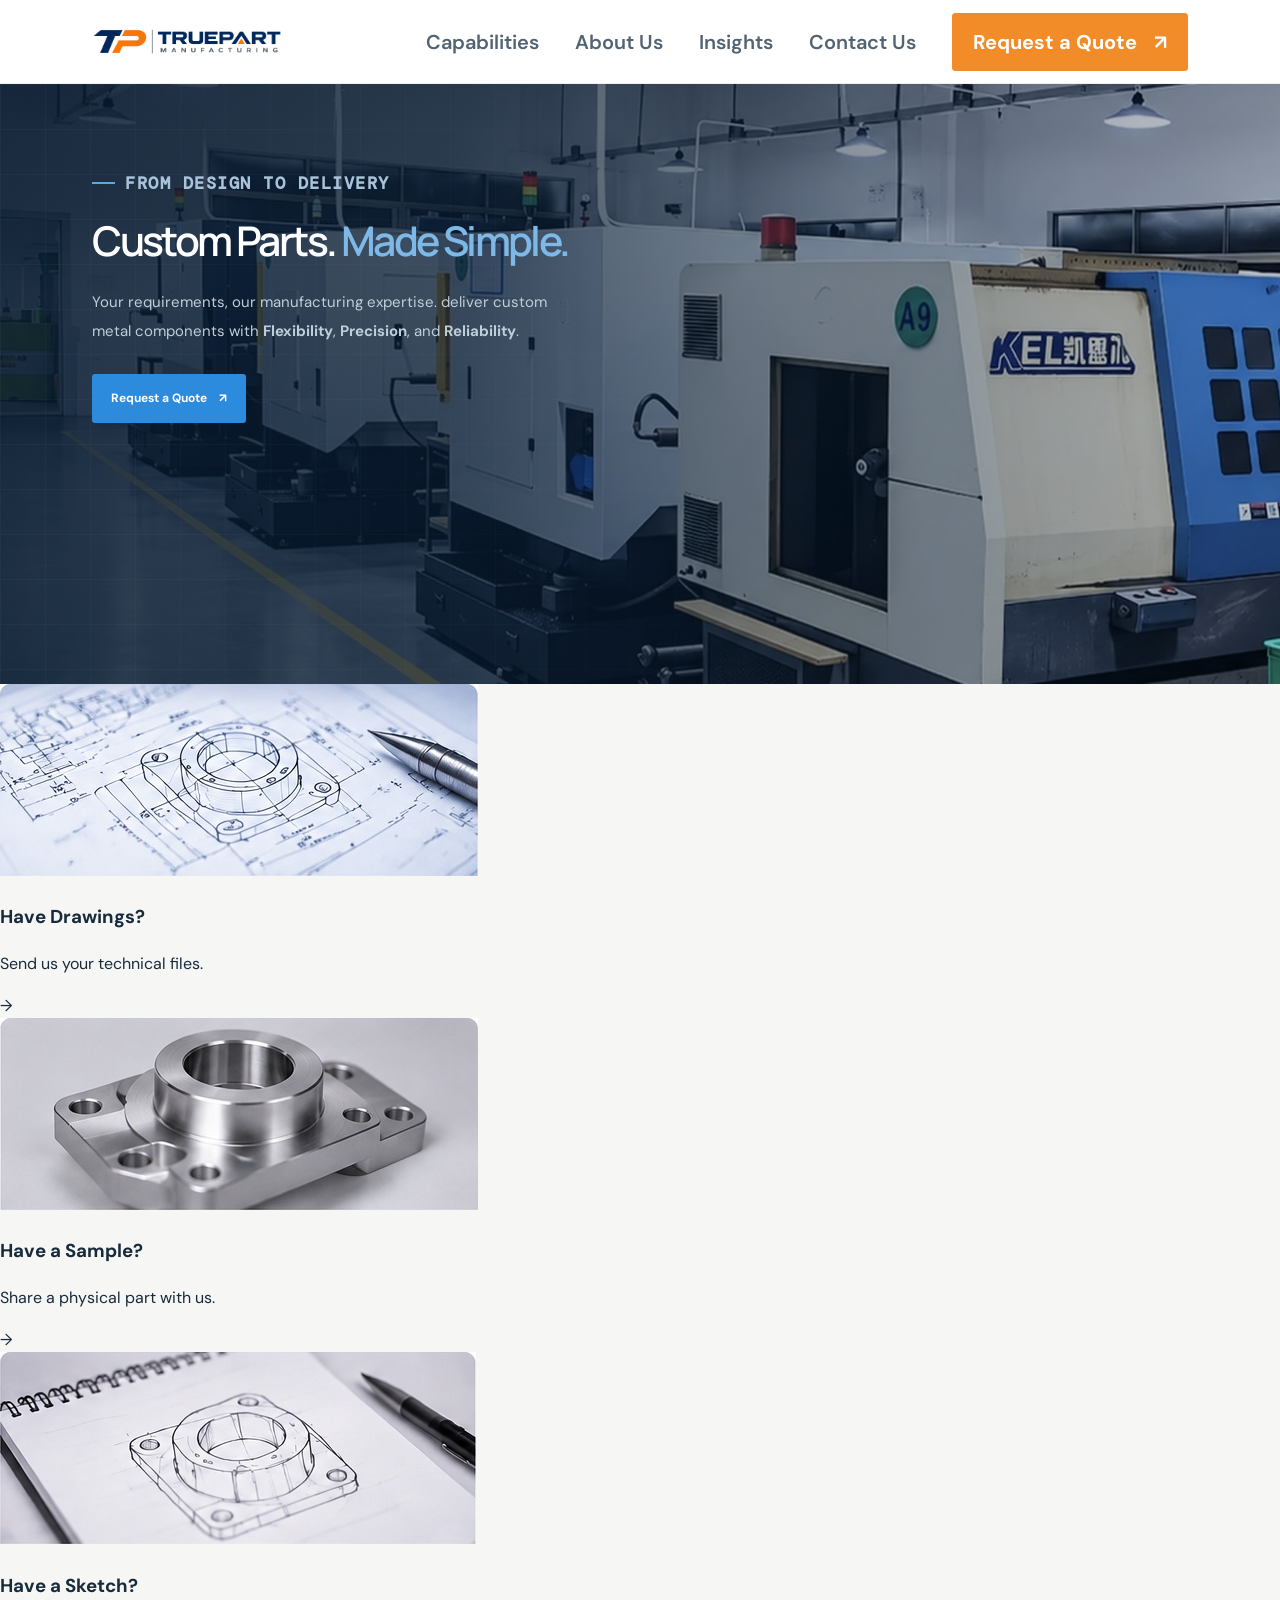
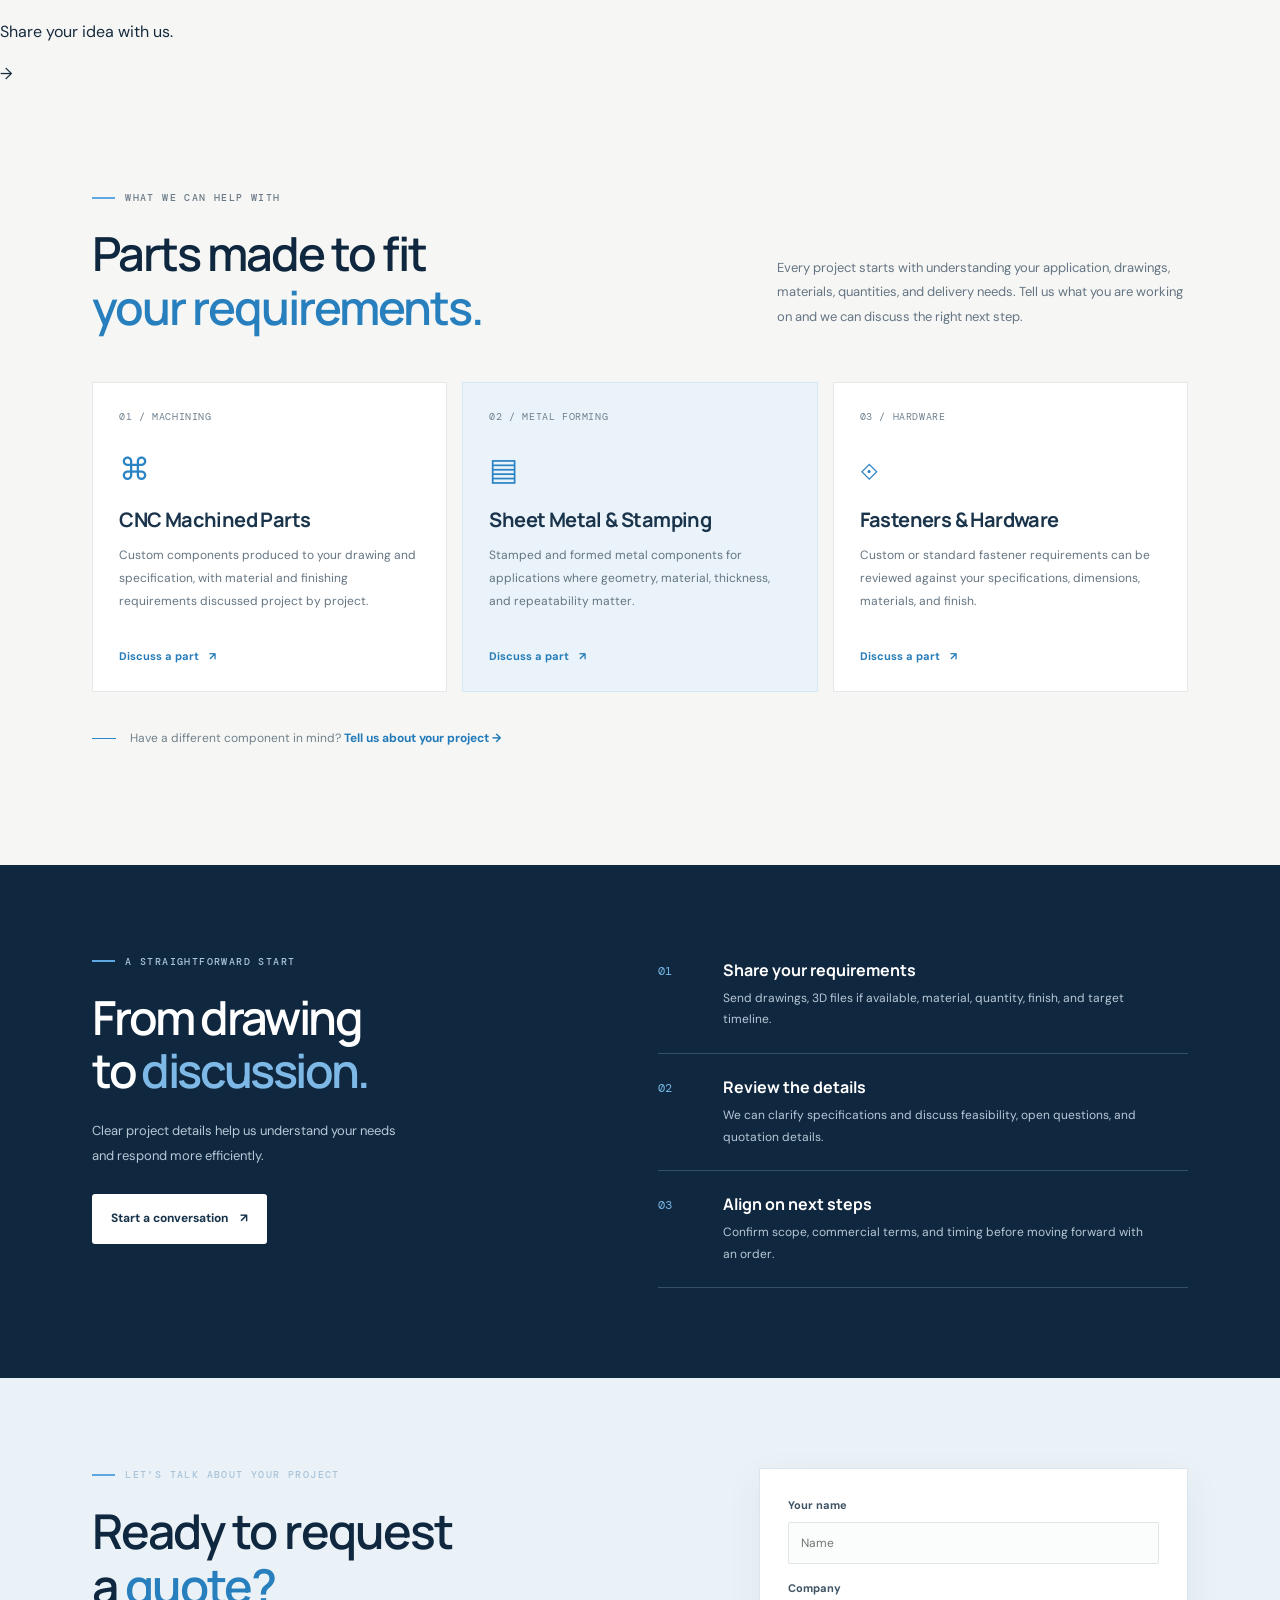
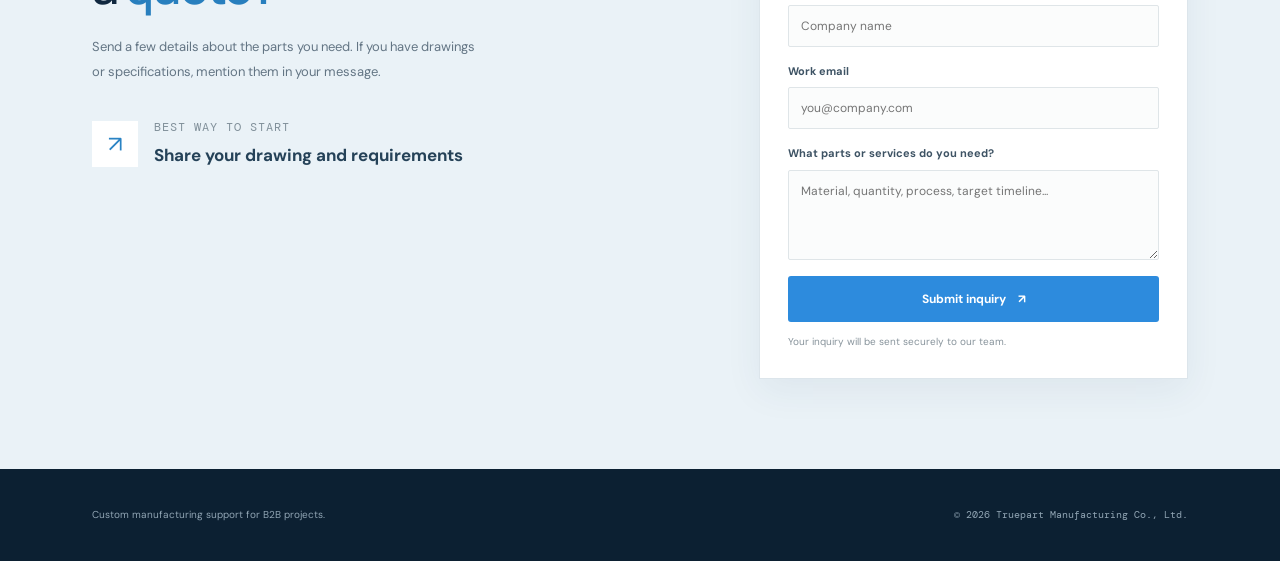
==== index.html @ 771b0b92 "Update index.html" ====
<!doctype html>
<html lang="en">
<head>
  <meta charset="utf-8">
  <meta name="viewport" content="width=device-width, initial-scale=1">
  <meta name="description" content="Truepart Manufacturing provides custom manufacturing support for CNC machined parts, sheet metal stamping, and fasteners. Send us your drawings for a quote.">
  <title>Truepart Manufacturing Co., Ltd. | Custom Manufacturing</title>
  <link rel="stylesheet" href="styles.css">
  <link rel="icon" href="/favicon.ico" sizes="any">
<link rel="icon" type="image/png" sizes="32x32" href="/favicon-32x32.png">
<link rel="apple-touch-icon" href="/apple-touch-icon.png">
</head>
<body>
  <header class="site-header">
    <a class="brand" href="#home" aria-label="Truepart Manufacturing home">
      <img class="brand-logo" src="assets/truepart-logo.png" alt="Truepart Manufacturing">
    </a>
    <button class="menu-toggle" aria-label="Open navigation" aria-expanded="false">☰</button>
    <nav class="nav">
  <a href="cnc-machining.html">Capabilities</a >
  <a href="about.html">About Us</a>
  <a href="#insights">Insights</a >
  <a href="contact.html">Contact Us</a >
  <a class="nav-cta" href="#contact">Request a Quote <span>↗</span></a >
</nav>
  </header>

  <main>
    <section class="hero" id="home">
      <div class="hero-grid"></div>
      <div class="hero-content">

  <p class="eyebrow" style="font-size: 17px; font-weight: 600; letter-spacing: 1.5px;"><span></span> FROM DESIGN TO DELIVERY</p>

  <h1 style="font-size: clamp(36px, 3.2vw, 52px); white-space: nowrap;">Custom Parts. <em>Made Simple.</em></h1>

  <p class="hero-copy">
  <span class="hero-line">
    Your requirements, our manufacturing expertise.
  </span>
  <span class="hero-line">
    deliver custom metal components with
    <strong class="hero-highlight">Flexibility</strong>,
    <strong class="hero-highlight">Precision</strong>, and
    <strong class="hero-highlight">Reliability</strong>.
  </span>
</p>

  <div class="hero-actions">
    <a class="button button-primary" href="#contact">Request a Quote <span>↗</span></a>
    
  </div>

  
</div>



    </section>

    <section class="quote-entry-section">
  <a href="#contact" class="quote-entry-card">
    <img src="assets/drawings.jpg" alt="Technical engineering drawings">
    <div class="quote-entry-content">
      <div>
        <h3>Have Drawings?</h3>
        <p>Send us your technical files.</p>
      </div>
      <span class="quote-entry-arrow">→</span>
    </div>
  </a>

  <a href="#contact" class="quote-entry-card">
    <img src="assets/sample.jpg" alt="Precision machined metal sample">
    <div class="quote-entry-content">
      <div>
        <h3>Have a Sample?</h3>
        <p>Share a physical part with us.</p>
      </div>
      <span class="quote-entry-arrow">→</span>
    </div>
  </a>

  <a href="#contact" class="quote-entry-card">
    <img src="assets/sketch.jpg" alt="Hand-drawn mechanical component sketch">
    <div class="quote-entry-content">
      <div>
        <h3>Have a Sketch?</h3>
        <p>Share your idea with us.</p>
      </div>
      <span class="quote-entry-arrow">→</span>
    </div>
  </a>
</section>

    <section class="section capabilities" id="capabilities">
      <div class="section-heading">
        <div><p class="eyebrow dark"><span></span> WHAT WE CAN HELP WITH</p><h2>Parts made to fit<br><em>your requirements.</em></h2></div>
        <p class="section-intro">Every project starts with understanding your application, drawings, materials, quantities, and delivery needs. Tell us what you are working on and we can discuss the right next step.</p>
      </div>
      <div class="capability-grid">
        <article class="cap-card">
          <div class="cap-number">01 / MACHINING</div><div class="cap-icon">⌘</div>
          <h3>CNC Machined Parts</h3>
          <p>Custom components produced to your drawing and specification, with material and finishing requirements discussed project by project.</p>
          <a href="#contact">Discuss a part <span>↗</span></a>
        </article>
        <article class="cap-card featured">
          <div class="cap-number">02 / METAL FORMING</div><div class="cap-icon">▤</div>
          <h3>Sheet Metal & Stamping</h3>
          <p>Stamped and formed metal components for applications where geometry, material, thickness, and repeatability matter.</p>
          <a href="#contact">Discuss a part <span>↗</span></a>
        </article>
        <article class="cap-card">
          <div class="cap-number">03 / HARDWARE</div><div class="cap-icon">⟐</div>
          <h3>Fasteners & Hardware</h3>
          <p>Custom or standard fastener requirements can be reviewed against your specifications, dimensions, materials, and finish.</p>
          <a href="#contact">Discuss a part <span>↗</span></a>
        </article>
      </div>
      <div class="cap-footer"><span class="small-rule"></span><p>Have a different component in mind? <a href="#contact">Tell us about your project →</a></p></div>
    </section>

    <section class="process-section" id="process">
      <div class="process-inner">
        <div class="process-intro">
          <p class="eyebrow"><span></span> A STRAIGHTFORWARD START</p>
          <h2>From drawing<br>to <em>discussion.</em></h2>
          <p>Clear project details help us understand your needs and respond more efficiently.</p>
          <a class="button button-light" href="#contact">Start a conversation <span>↗</span></a>
        </div>
        <div class="steps">
          <article><span class="step-num">01</span><div><h3>Share your requirements</h3><p>Send drawings, 3D files if available, material, quantity, finish, and target timeline.</p></div></article>
          <article><span class="step-num">02</span><div><h3>Review the details</h3><p>We can clarify specifications and discuss feasibility, open questions, and quotation details.</p></div></article>
          <article><span class="step-num">03</span><div><h3>Align on next steps</h3><p>Confirm scope, commercial terms, and timing before moving forward with an order.</p></div></article>
        </div>
      </div>
    </section>

    

    <section class="contact-section" id="contact">
      <div class="contact-copy">
        <p class="eyebrow"><span></span> LET'S TALK ABOUT YOUR PROJECT</p>
        <h2>Ready to request<br>a <em>quote?</em></h2>
        <p>Send a few details about the parts you need. If you have drawings or specifications, mention them in your message.</p>
        <div class="contact-detail"><span class="contact-symbol">↗</span><div><small>BEST WAY TO START</small><strong>Share your drawing and requirements</strong></div></div>
      </div>
      <form class="quote-form" id="quoteForm">
        <label for="name">Your name</label><input id="name" name="name" required placeholder="Name">
        <label for="company">Company</label><input id="company" name="company" placeholder="Company name">
        <label for="email">Work email</label><input id="email" name="email" type="email" required placeholder="you@company.com">
        <label for="project">What parts or services do you need?</label><textarea id="project" name="project" rows="4" required placeholder="Material, quantity, process, target timeline..."></textarea>
        <button class="button button-primary form-button" type="submit">Submit inquiry <span>↗</span></button>
        <p class="form-note" id="formStatus" role="status" aria-live="polite">Your inquiry will be sent securely to our team.</p>
      </form>
    </section>
  </main>

  <footer class="site-footer">
   
    <p>Custom manufacturing support for B2B projects.</p>
    <span>© <span id="year"></span> Truepart Manufacturing Co., Ltd.</span>
  </footer>
  <script src="script.js"></script>
</body>
</html>
---- styles.css ----
@import url('https://fonts.googleapis.com/css2?family=DM+Mono:wght@400;500&family=DM+Sans:wght@400;500;600;700&family=Manrope:wght@400;500;600;700;800&display=swap');
:root{--navy:#10283f;--navy2:#193a58;--blue:#2378c4;--blue2:#dcecf8;--ink:#172b3d;--muted:#657482;--paper:#f6f7f5;--line:#dce2e6;--white:#fff;--mono:'DM Mono',monospace;--sans:'DM Sans',sans-serif;--display:'Manrope',sans-serif}
*{box-sizing:border-box}html{scroll-behavior:smooth}body{margin:0;font-family:var(--sans);color:var(--ink);background:var(--paper);line-height:1.6}a{color:inherit;text-decoration:none}.site-header{height:84px;padding:0 7.2%;display:flex;align-items:center;justify-content:space-between;background:#fff;border-bottom:1px solid #edf0f1;position:relative;z-index:5}.brand{display:flex;align-items:center;gap:11px}.brand-mark{width:37px;height:37px;background:var(--blue);color:#fff;display:grid;place-items:center;font:800 24px var(--display);border-radius:3px;transform:skew(-5deg)}.brand-name{font:800 15px var(--display);letter-spacing:1.8px;line-height:1.1}.brand-name small{display:block;font:500 9px var(--mono);letter-spacing:2.4px;margin-top:5px;color:#6a7c8a}.nav{display:flex;align-items:center;gap:36px;font-size:20px;font-weight:600}.nav>a:not(.nav-cta){color:#526373}.nav>a:hover,.text-link:hover{color:var(--blue)}.nav-cta{
  padding:12px 20px;
  background:#F28C28;
  border:1px solid #F28C28;
  border-radius:3px;
  color:#FFFFFF !important;
  font-weight:700;
  transition:background .25s ease,border-color .25s ease;
}

.nav-cta:hover{
  background:#D9771E;
  border-color:#D9771E;
  color:#FFFFFF !important;
}.nav-cta span,.button span{margin-left:12px}.menu-toggle{display:none}
.brand-logo {
  height: 60px;
  width: auto;
  max-width: 190px;
  object-fit: contain;
  display: block;
}
.hero{background:
  linear-gradient(
    90deg,
    rgba(8, 27, 48, 0.88) 0%,
    rgba(8, 27, 48, 0.76) 35%,
    rgba(8, 27, 48, 0.48) 65%,
    rgba(8, 27, 48, 0.25) 100%
  ),
  url("truepart-machinery-hero.webp") center center / cover no-repeat;color:white;min-height:600px;padding:88px 7.2% 76px;display:grid;grid-template-columns:1fr 1fr;gap:6%;position:relative;overflow:hidden}.hero-grid{position:absolute;inset:0;background-image:linear-gradient(rgba(160,194,220,.045) 1px,transparent 1px),linear-gradient(90deg,rgba(160,194,220,.045) 1px,transparent 1px);background-size:45px 45px;mask-image:linear-gradient(90deg,black,transparent 80%);pointer-events:none}.hero-content,.hero-visual{position:relative;z-index:1}.eyebrow{font:500 10px var(--mono);letter-spacing:1.4px;color:#a9c4da;display:flex;align-items:center;gap:10px;margin:0 0 23px}.eyebrow>span{width:23px;height:2px;background:#5da7e2;display:inline-block}.eyebrow.dark{color:#6c7b88}.hero h1,.section h2,.process-section h2,.about-section h2,.contact-section h2{font:600 clamp(38px,4.3vw,61px)/1.13 var(--display);letter-spacing:-2.6px;margin:0}.hero h1 em,.section h2 em,.process-section h2 em,.about-section h2 em,.contact-section h2 em{font-style:normal;color:#7eb8e7}.hero-copy{max-width:490px;color:#c0ced9;font-size:15px;line-height:1.9;margin:25px 0 29px}.hero-actions{display:flex;align-items:center;gap:27px}.button{display:inline-flex;align-items:center;justify-content:center;padding:15px 19px;font-size:12px;font-weight:700;border:0;border-radius:3px;cursor:pointer;transition:transform .2s,background .2s}.button:hover{transform:translateY(-2px)}.button-primary{background:#2d8bdd;color:white}.button-primary:hover{background:#1675c6}.text-link{font-size:12px;font-weight:600;color:#d5e4ef}.text-link span{margin-left:8px}.hero-note{margin-top:49px;display:flex;gap:13px;align-items:center;color:#9db3c5;font-size:11px;line-height:1.8}.hero-note strong{font-weight:600;color:#e6eef4}.note-icon{font-size:27px;color:#62a9e6}.hero-visual{display:flex;align-items:center;justify-content:center;min-width:0}.hero-photo{
  display:block;  
width:60%;  
max-width:850px;  
max-height:830px;  
height:auto;  
object-fit:contain;  
border-radius:4px;  
margin:auto;
}
}.blueprint{width:min(100%,490px);background:#1a3a57;border:1px solid #375771;padding:14px 16px 10px;box-shadow:18px 22px 0 rgba(5,18,30,.22);transform:rotate(1.3deg)}.bp-top,.bp-bottom{display:flex;justify-content:space-between;font:9px var(--mono);letter-spacing:1px;color:#9dbbd2}.blueprint svg{width:100%;display:block;margin:6px 0}.bp-bottom{padding-top:9px;border-top:1px solid #385671}.floating-tag{position:absolute;bottom:15%;right:-2%;background:#fff;color:#18334b;padding:13px 16px;box-shadow:0 12px 35px #07182744;font-size:11px;font-weight:700;display:flex;gap:9px;align-items:center}.tag-dot{width:8px;height:8px;background:#2b91e2;border-radius:50%}
.trust-strip{padding:23px 7.2%;display:flex;align-items:center;justify-content:space-between;gap:20px;background:#fff;border-bottom:1px solid var(--line);font-size:12px;color:#3f5364}.trust-strip>p{font:10px var(--mono);letter-spacing:1px;color:#82909a}.trust-strip div{display:flex;align-items:center;gap:11px}.trust-strip div span{font:10px var(--mono);color:#2582cc}
.section{padding:105px 7.2%}.section-heading{display:grid;grid-template-columns:1fr .7fr;gap:9%;align-items:end;margin-bottom:48px}.section h2,.about-section h2,.contact-section h2{font-size:47px;color:var(--navy);letter-spacing:-2px}.section h2 em,.about-section h2 em{color:#287fbe}.section-intro{font-size:13px;color:var(--muted);line-height:1.9;margin:0 0 4px;max-width:440px}.capability-grid{display:grid;grid-template-columns:repeat(3,1fr);gap:15px}.cap-card{background:#fff;padding:27px 26px 25px;border:1px solid #e4e8e9;min-height:310px;display:flex;flex-direction:column;transition:transform .2s,border .2s}.cap-card:hover{transform:translateY(-4px);border-color:#9fc8e5}.cap-card.featured{background:#eaf3f9;border-color:#d5e7f4}.cap-number{font:10px var(--mono);letter-spacing:.6px;color:#6e8190}.cap-icon{font-size:31px;color:#2a83c4;margin:22px 0 12px}.cap-card h3{font:700 20px var(--display);letter-spacing:-.6px;margin:0 0 11px;color:#1a344b}.cap-card p{font-size:12px;line-height:1.9;color:#647582;margin:0 0 24px}.cap-card a{margin-top:auto;font-size:11px;font-weight:700;color:#267db9}.cap-card a span{margin-left:7px}.cap-footer{display:flex;align-items:center;gap:14px;margin-top:25px}.small-rule{width:24px;height:1px;background:#2b86c7}.cap-footer p{font-size:12px;color:#71808b}.cap-footer a{color:#237ab9;font-weight:700}
.process-section{background:var(--navy);color:white;padding:90px 7.2%}.process-inner{display:grid;grid-template-columns:.8fr 1fr;gap:13%;max-width:1200px;margin:auto}.process-section h2{font-size:47px}.process-intro>p:not(.eyebrow){font-size:13px;color:#b7c8d6;line-height:1.9;max-width:320px;margin:22px 0 26px}.button-light{background:#fff;color:#17334b}.button-light:hover{background:#eaf4fb}.steps article{display:grid;grid-template-columns:47px 1fr;gap:18px;padding:22px 0;border-bottom:1px solid #34516a}.steps article:first-child{padding-top:4px}.step-num{font:12px var(--mono);color:#77b7e8;padding-top:4px}.steps h3{font:700 16px var(--display);margin:0 0 7px}.steps p{font-size:12px;line-height:1.8;color:#b7c8d6;margin:0;max-width:430px}
.about-section{padding:100px 7.2%;display:grid;grid-template-columns:.7fr 1.3fr;gap:12%;align-items:center;background:#fff}.about-mark{font:800 clamp(100px,16vw,190px)/1 var(--display);letter-spacing:-16px;color:#e4edf3;position:relative}.about-mark span{color:#7eb8e7}.about-copy h2{font-size:42px}.about-copy>p:not(.eyebrow){font-size:13px;line-height:1.95;color:#657582;max-width:640px}.about-copy .muted{color:#8a969e!important;font-size:12px!important}
.contact-section{background:#eaf2f7;padding:90px 7.2%;display:grid;grid-template-columns:1fr .8fr;gap:12%;align-items:start}.contact-section h2{font-size:48px}.contact-section h2 em{color:#287fbe}.contact-copy>p:not(.eyebrow){max-width:390px;color:#637584;font-size:13px;line-height:1.9;margin:22px 0 28px}
.contact-detail {
  display: flex;
  gap: 16px;
  align-items: center;
  margin-top: 35px;
}

.contact-symbol {
  width: 46px;
  height: 46px;
  background: #fff;
  color: #2a83c4;
  display: grid;
  place-items: center;
  font-size: 23px;
  flex-shrink: 0;
}

.contact-detail small {
  display: block;
  font: 12px var(--mono);
  letter-spacing: 1px;
  color: #81909a;
  margin-bottom: 7px;
}

.contact-detail strong {
  font-size: 17px;
  line-height: 1.6;
  color: #254258;
}

.contact-detail a {
  font-size: 17px;
  color: #254258;
  text-decoration: none;
}
.quote-form{background:#fff;padding:28px;border:1px solid #dce5eb;box-shadow:0 12px 35px #193a5810;display:flex;flex-direction:column}.quote-form label{font-size:11px;font-weight:700;color:#3e5364;margin:0 0 7px}.quote-form input,.quote-form textarea{width:100%;font:12px var(--sans);border:1px solid #dfe5e8;background:#fbfcfc;padding:12px;margin-bottom:16px;border-radius:2px;outline:none;color:#1c3447}.quote-form input:focus,.quote-form textarea:focus{border-color:#5aa4dc}.quote-form textarea{resize:vertical}.form-button{width:100%;font-family:var(--sans)}.form-note{font-size:10px;color:#87939b;line-height:1.6;margin:12px 0 0}
.site-footer{background:#0c2032;color:#c2d0da;padding:28px 7.2%;display:flex;align-items:center;justify-content:space-between;gap:20px}.footer-brand .brand-mark{width:31px;height:31px;font-size:20px}.footer-brand .brand-name{font-size:12px}.footer-brand .brand-name small{font-size:7px}.site-footer>p,.site-footer>span{font-size:10px;color:#91a5b4}.site-footer>span{font-family:var(--mono)}
@media(max-width:850px){
.site-header{padding:0 5%;height:72px}
.nav{gap:18px}
.hero,.section,.process-section,.about-section,.contact-section{padding-left:5%;padding-right:5%}
.hero{gap:4%;padding-top:65px}
.hero h1{font-size:clamp(28px,3.2vw,45px);white-space:nowrap;letter-spacing:-1.5px}
.section-heading{gap:5%}
.section h2{font-size:40px}
.cap-card{padding:22px 18px}
.trust-strip{padding:20px 5%}
.about-section{gap:7%}
.contact-section{gap:7%}
}

@media(max-width:650px){

.site-header{
    height:68px;
    padding:0 5%;
}

.nav{
    gap:12px;
    font-size:13px;
}

.hero{
    grid-template-columns:1fr;
    padding:55px 5%;
    gap:48px;
}

.hero h1{
    font-size:clamp(14px,5vw,28px);
    letter-spacing:-0.8px;
    white-space:nowrap;
    line-height:1.2;
}

.hero-copy{
    font-size:18px;
}

.hero-visual{
    max-width:470px;
    width:100%;
    margin:auto;
}

.floating-tag{
    right:0;
    bottom:8%;
}

.trust-strip{
    align-items:flex-start;
    flex-direction:column;
    gap:13px;
}

.trust-strip>p{
    margin:0 0 3px;
}

.section{
    padding-top:72px;
    padding-bottom:72px;
}

.section-heading{
    grid-template-columns:1fr;
    gap:22px;
    margin-bottom:30px;
}

.section h2,
.about-section h2,
.contact-section h2,
.process-section h2{
    font-size:39px;
}

.capability-grid{
    grid-template-columns:1fr;
}

.cap-card{
    min-height:0;
    padding:25px;
}

.cap-icon{
    margin:16px 0 9px;
}

.cap-card p{
    margin-bottom:20px;
}

.process-section{
    padding-top:68px;
    padding-bottom:68px;
}

.process-inner{
    grid-template-columns:1fr;
    gap:42px;
}

.about-section{
    grid-template-columns:1fr;
    gap:10px;
    padding-top:68px;
    padding-bottom:68px;
}

.about-mark{
    font-size:95px;
    letter-spacing:-8px;
}

.contact-section{
    grid-template-columns:1fr;
    gap:35px;
    padding-top:68px;
    padding-bottom:68px;
}

.quote-form{
    padding:24px;
}

.quote-form label{
    font-size:16px;
}

.quote-form input,
.quote-form textarea{
    font-size:16px;
}

.site-footer{
    padding:25px 5%;
    align-items:flex-start;
    flex-direction:column;
    gap:13px;
}

.site-footer>p{
    margin:0;
}

.brand-logo {
  height: 30px;
  width: auto;
  max-width: 120px;
  object-fit: contain;
  display: block;
}

@media (max-width: 650px) {
  .brand-logo {
    height: 40px;
    max-width: 190px;
  }
}
/* TRUEPART - Improved Inquiry Form Typography */

.quote-form label {
    font-size: 16px;
    font-weight: 600;
    margin-bottom: 9px;
}

.quote-form input,
.quote-form textarea {
    font-size: 16px;
    line-height: 1.5;
    padding: 14px 13px;
    margin-bottom: 19px;
}

.quote-form input::placeholder,
.quote-form textarea::placeholder {
    font-size: 15px;
    color: #8996a1;
}

.quote-form textarea {
    min-height: 120px;
}

.quote-form .form-button {
    font-size: 17px;
    font-weight: 700;
    padding: 15px 20px;
}

.quote-form .form-note {
    font-size: 12px;
    line-height: 1.7;
}

/* Mobile Optimization */
@media (max-width: 650px) {
    .quote-form {
        padding: 24px;
    }

    .quote-form label {
        font-size: 16px;
    }

    .quote-form input,
    .quote-form textarea {
        font-size: 16px;
    }
}
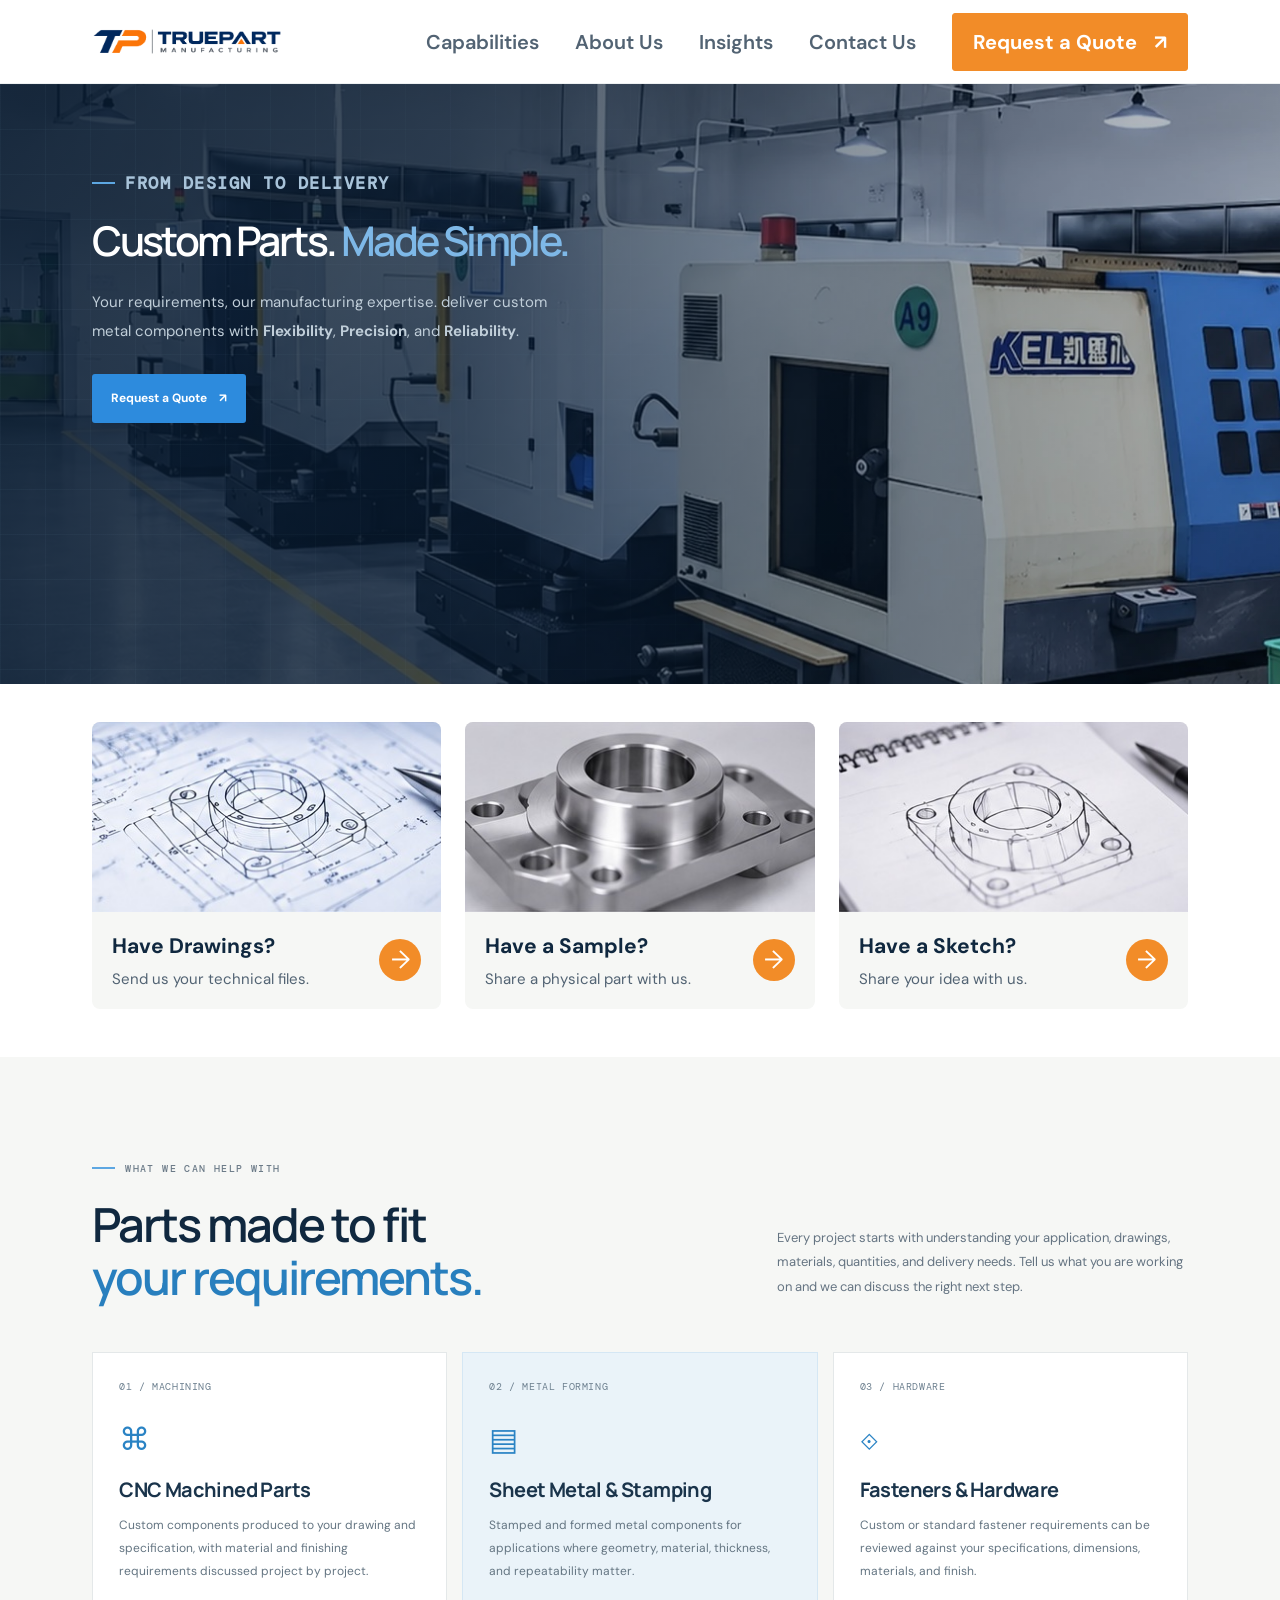
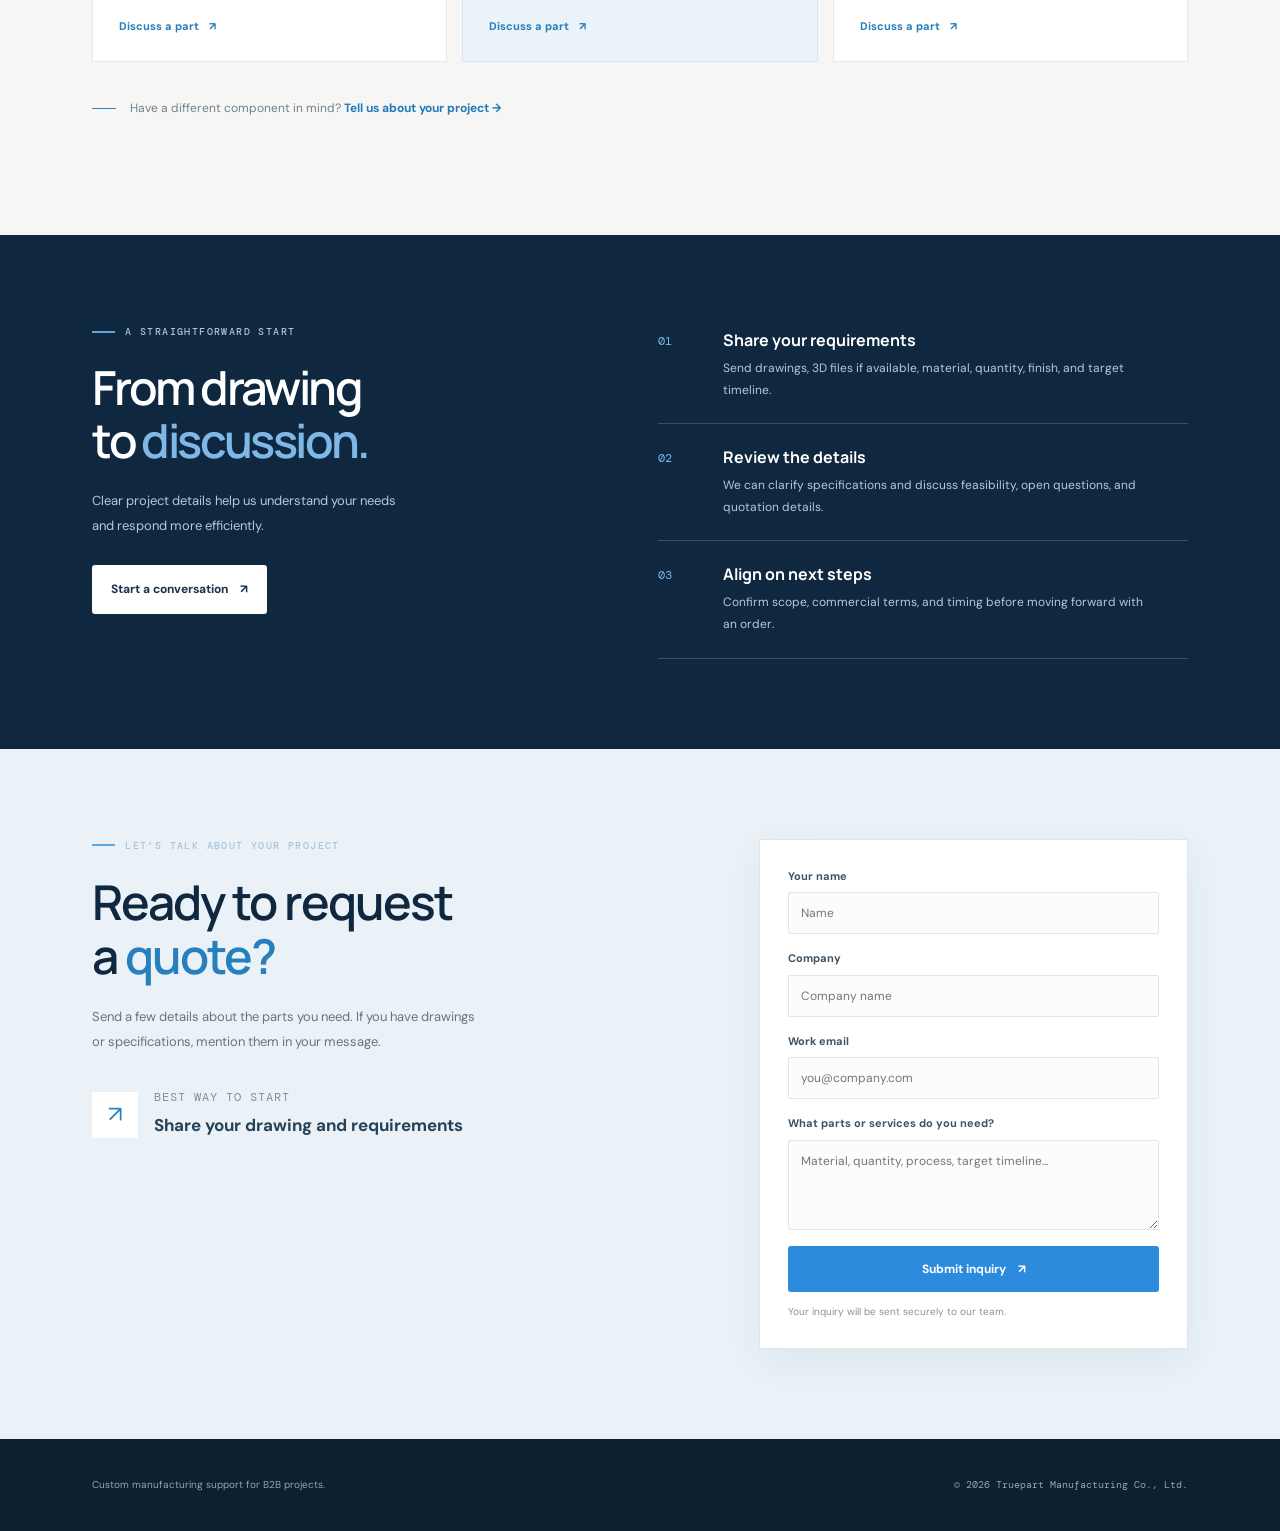
==== commit 14ae6fcc: "Update index.html" ====
--- a/index.html
+++ b/index.html
@@ -59,7 +59,7 @@
     </section>
 
     <section class="quote-entry-section">
-  <a href="#contact" class="quote-entry-card">
+  <a href="/contact" class="quote-entry-card">
     <img src="assets/drawings.jpg" alt="Technical engineering drawings">
     <div class="quote-entry-content">
       <div>
@@ -70,7 +70,7 @@
     </div>
   </a>
 
-  <a href="#contact" class="quote-entry-card">
+  <a href="/contact" class="quote-entry-card">
     <img src="assets/sample.jpg" alt="Precision machined metal sample">
     <div class="quote-entry-content">
       <div>
@@ -81,7 +81,7 @@
     </div>
   </a>
 
-  <a href="#contact" class="quote-entry-card">
+  <a href="/contact" class="quote-entry-card">
     <img src="assets/sketch.jpg" alt="Hand-drawn mechanical component sketch">
     <div class="quote-entry-content">
       <div>
--- a/styles.css
+++ b/styles.css
@@ -303,3 +303,84 @@
         font-size: 16px;
     }
 }
+}
+/* Homepage quote entry cards */
+.quote-entry-section {
+  display: grid;
+  grid-template-columns: repeat(3, minmax(0, 1fr));
+  gap: 24px;
+  padding: 38px 7.2% 48px;
+  background: #fff;
+}
+
+.quote-entry-card {
+  display: block;
+  overflow: hidden;
+  background: #f6f7f5;
+  border-radius: 8px;
+  color: #10283f;
+  transition: transform .25s ease, box-shadow .25s ease;
+}
+
+.quote-entry-card:hover {
+  transform: translateY(-4px);
+  box-shadow: 0 10px 28px rgba(16, 40, 63, .12);
+}
+
+.quote-entry-card img {
+  display: block;
+  width: 100%;
+  height: 190px;
+  object-fit: cover;
+}
+
+.quote-entry-content {
+  display: flex;
+  align-items: center;
+  justify-content: space-between;
+  gap: 12px;
+  padding: 18px 20px;
+}
+
+.quote-entry-content h3 {
+  margin: 0 0 3px;
+  font-size: 21px;
+  font-weight: 700;
+  color: #10283f;
+}
+
+.quote-entry-content p {
+  margin: 0;
+  font-size: 15px;
+  color: #526373;
+}
+
+.quote-entry-arrow {
+  flex-shrink: 0;
+  width: 42px;
+  height: 42px;
+  display: grid;
+  place-items: center;
+  border-radius: 50%;
+  background: #F28C28;
+  color: #fff;
+  font-size: 25px;
+  transition: background .25s ease;
+}
+
+.quote-entry-card:hover .quote-entry-arrow {
+  background: #D9771E;
+}
+
+/* Mobile layout */
+@media (max-width: 768px) {
+  .quote-entry-section {
+    grid-template-columns: 1fr;
+    gap: 18px;
+    padding: 28px 5%;
+  }
+
+  .quote-entry-card img {
+    height: 200px;
+  }
+}
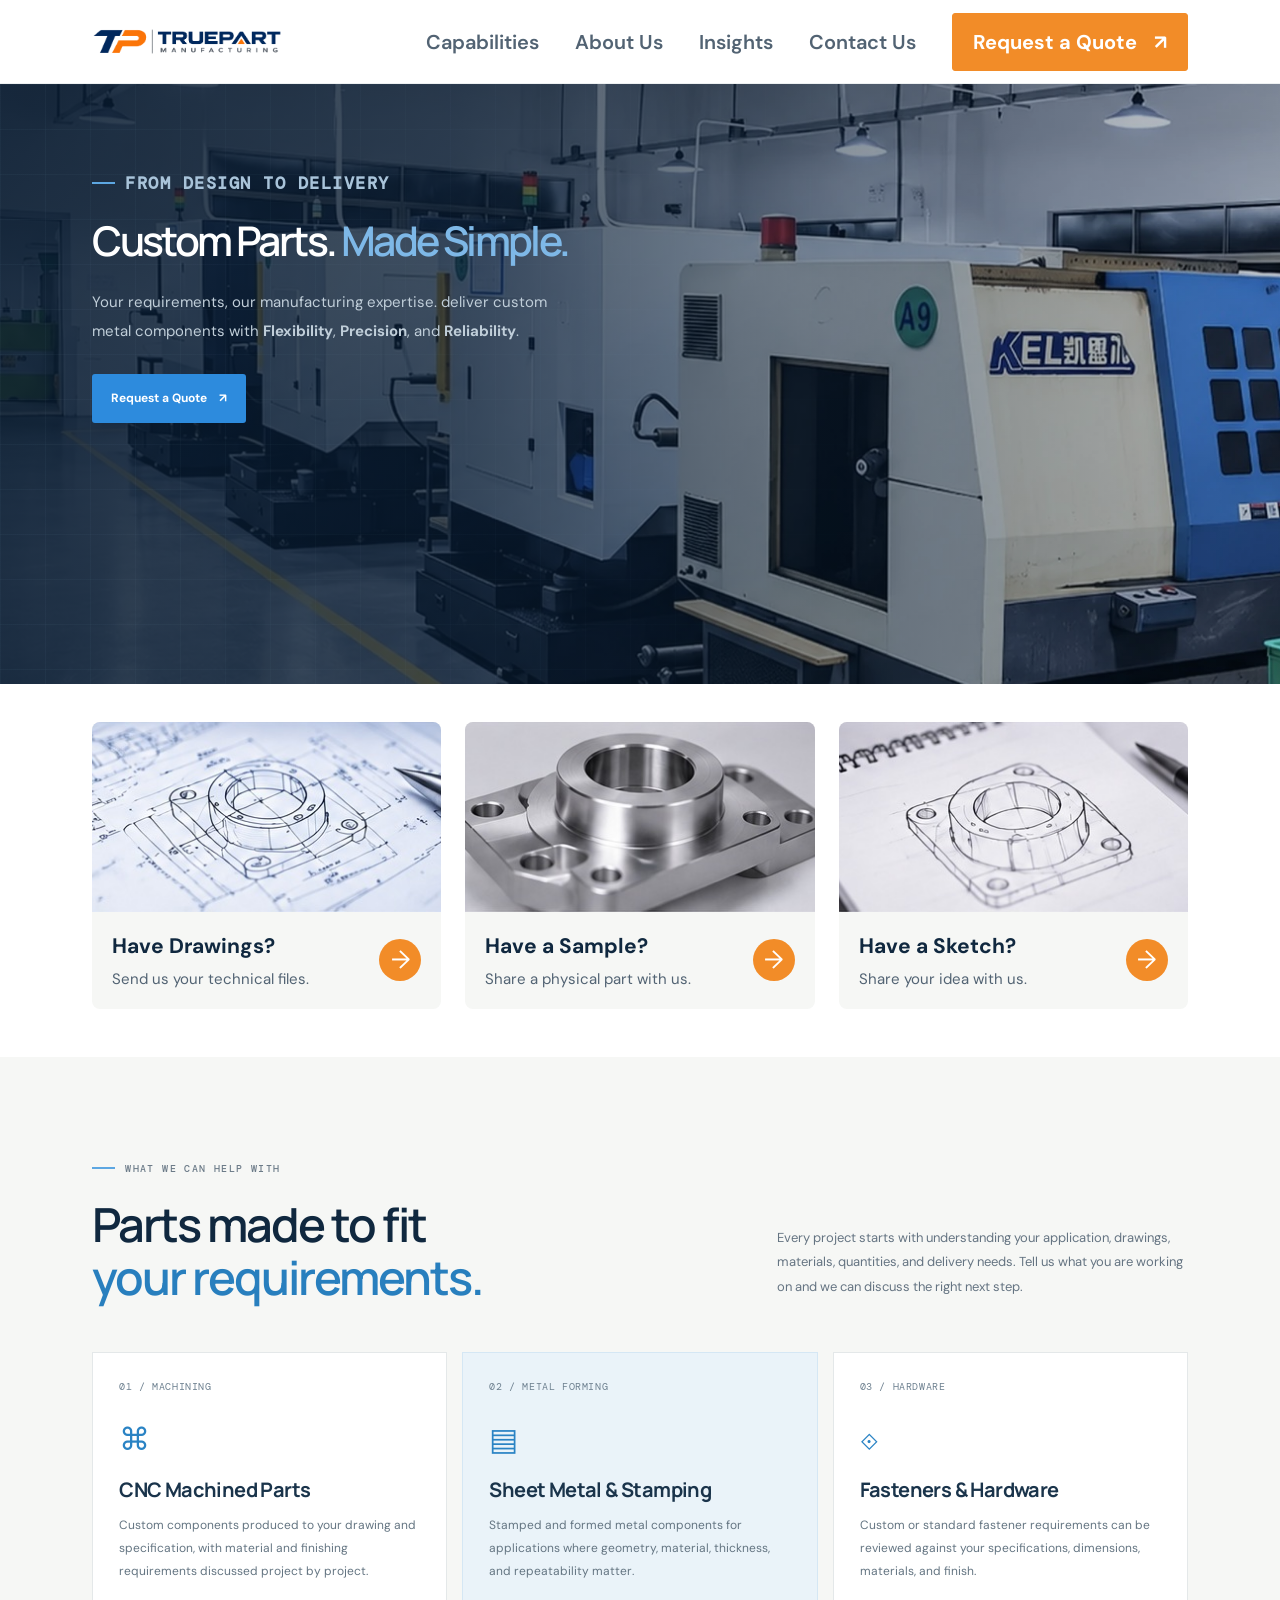
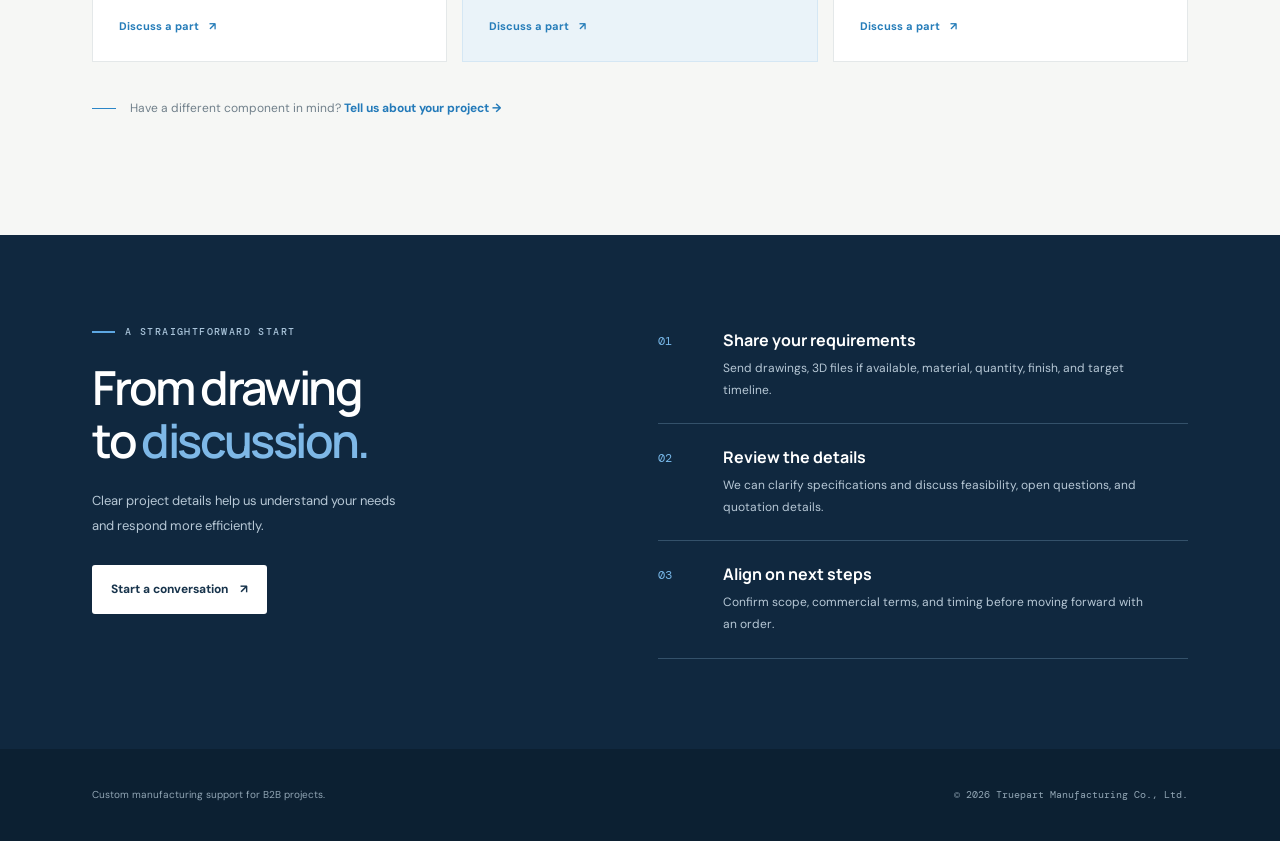
==== commit 6ff5c9d1: "Update index.html" ====
--- a/index.html
+++ b/index.html
@@ -139,22 +139,7 @@
 
     
 
-    <section class="contact-section" id="contact">
-      <div class="contact-copy">
-        <p class="eyebrow"><span></span> LET'S TALK ABOUT YOUR PROJECT</p>
-        <h2>Ready to request<br>a <em>quote?</em></h2>
-        <p>Send a few details about the parts you need. If you have drawings or specifications, mention them in your message.</p>
-        <div class="contact-detail"><span class="contact-symbol">↗</span><div><small>BEST WAY TO START</small><strong>Share your drawing and requirements</strong></div></div>
-      </div>
-      <form class="quote-form" id="quoteForm">
-        <label for="name">Your name</label><input id="name" name="name" required placeholder="Name">
-        <label for="company">Company</label><input id="company" name="company" placeholder="Company name">
-        <label for="email">Work email</label><input id="email" name="email" type="email" required placeholder="you@company.com">
-        <label for="project">What parts or services do you need?</label><textarea id="project" name="project" rows="4" required placeholder="Material, quantity, process, target timeline..."></textarea>
-        <button class="button button-primary form-button" type="submit">Submit inquiry <span>↗</span></button>
-        <p class="form-note" id="formStatus" role="status" aria-live="polite">Your inquiry will be sent securely to our team.</p>
-      </form>
-    </section>
+    
   </main>
 
   <footer class="site-footer">
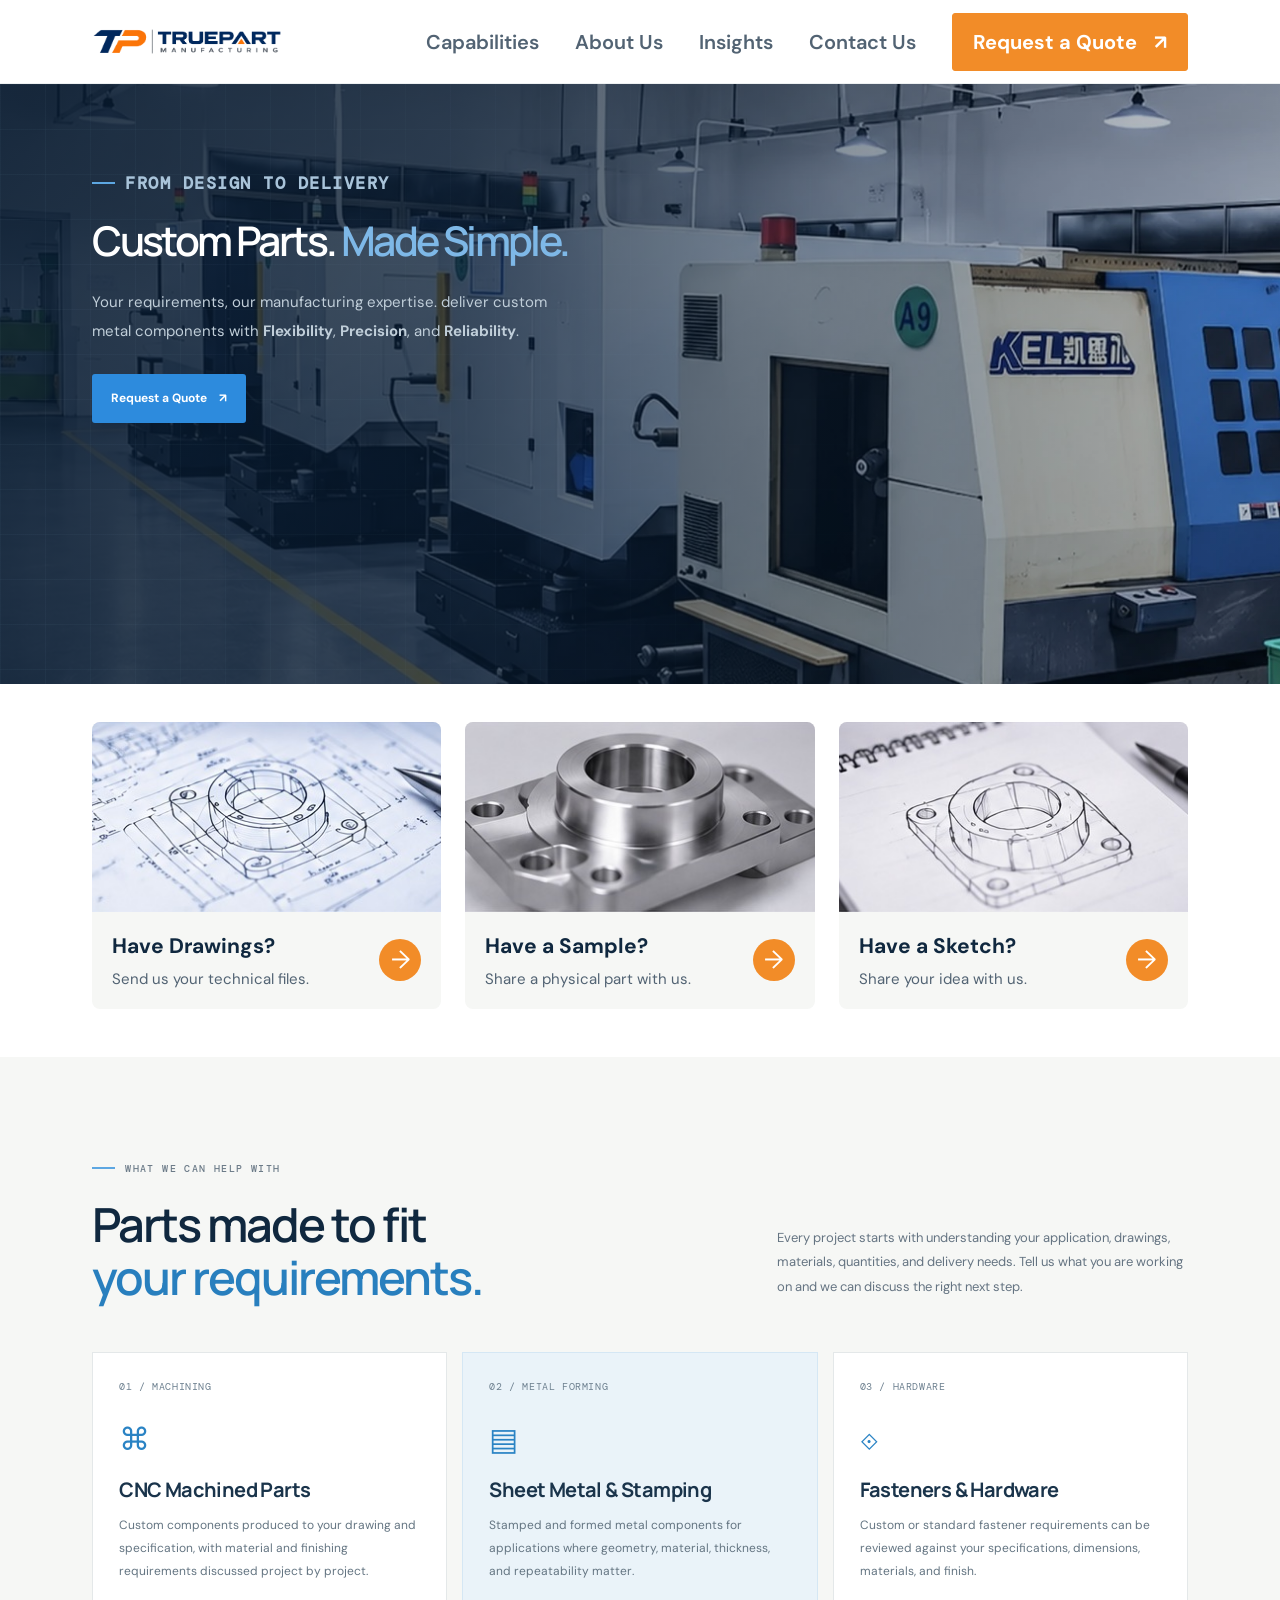
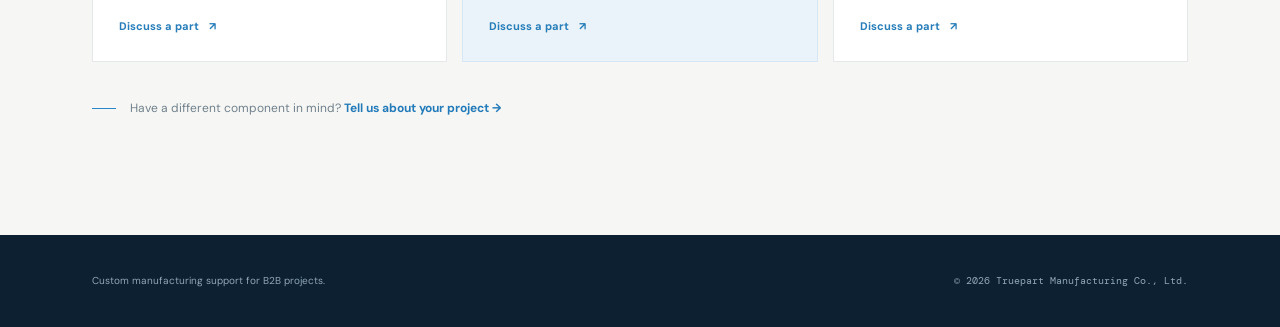
==== commit e83b2646: "Update index.html" ====
--- a/index.html
+++ b/index.html
@@ -121,21 +121,7 @@
       <div class="cap-footer"><span class="small-rule"></span><p>Have a different component in mind? <a href="#contact">Tell us about your project →</a></p></div>
     </section>
 
-    <section class="process-section" id="process">
-      <div class="process-inner">
-        <div class="process-intro">
-          <p class="eyebrow"><span></span> A STRAIGHTFORWARD START</p>
-          <h2>From drawing<br>to <em>discussion.</em></h2>
-          <p>Clear project details help us understand your needs and respond more efficiently.</p>
-          <a class="button button-light" href="#contact">Start a conversation <span>↗</span></a>
-        </div>
-        <div class="steps">
-          <article><span class="step-num">01</span><div><h3>Share your requirements</h3><p>Send drawings, 3D files if available, material, quantity, finish, and target timeline.</p></div></article>
-          <article><span class="step-num">02</span><div><h3>Review the details</h3><p>We can clarify specifications and discuss feasibility, open questions, and quotation details.</p></div></article>
-          <article><span class="step-num">03</span><div><h3>Align on next steps</h3><p>Confirm scope, commercial terms, and timing before moving forward with an order.</p></div></article>
-        </div>
-      </div>
-    </section>
+    
 
     
 
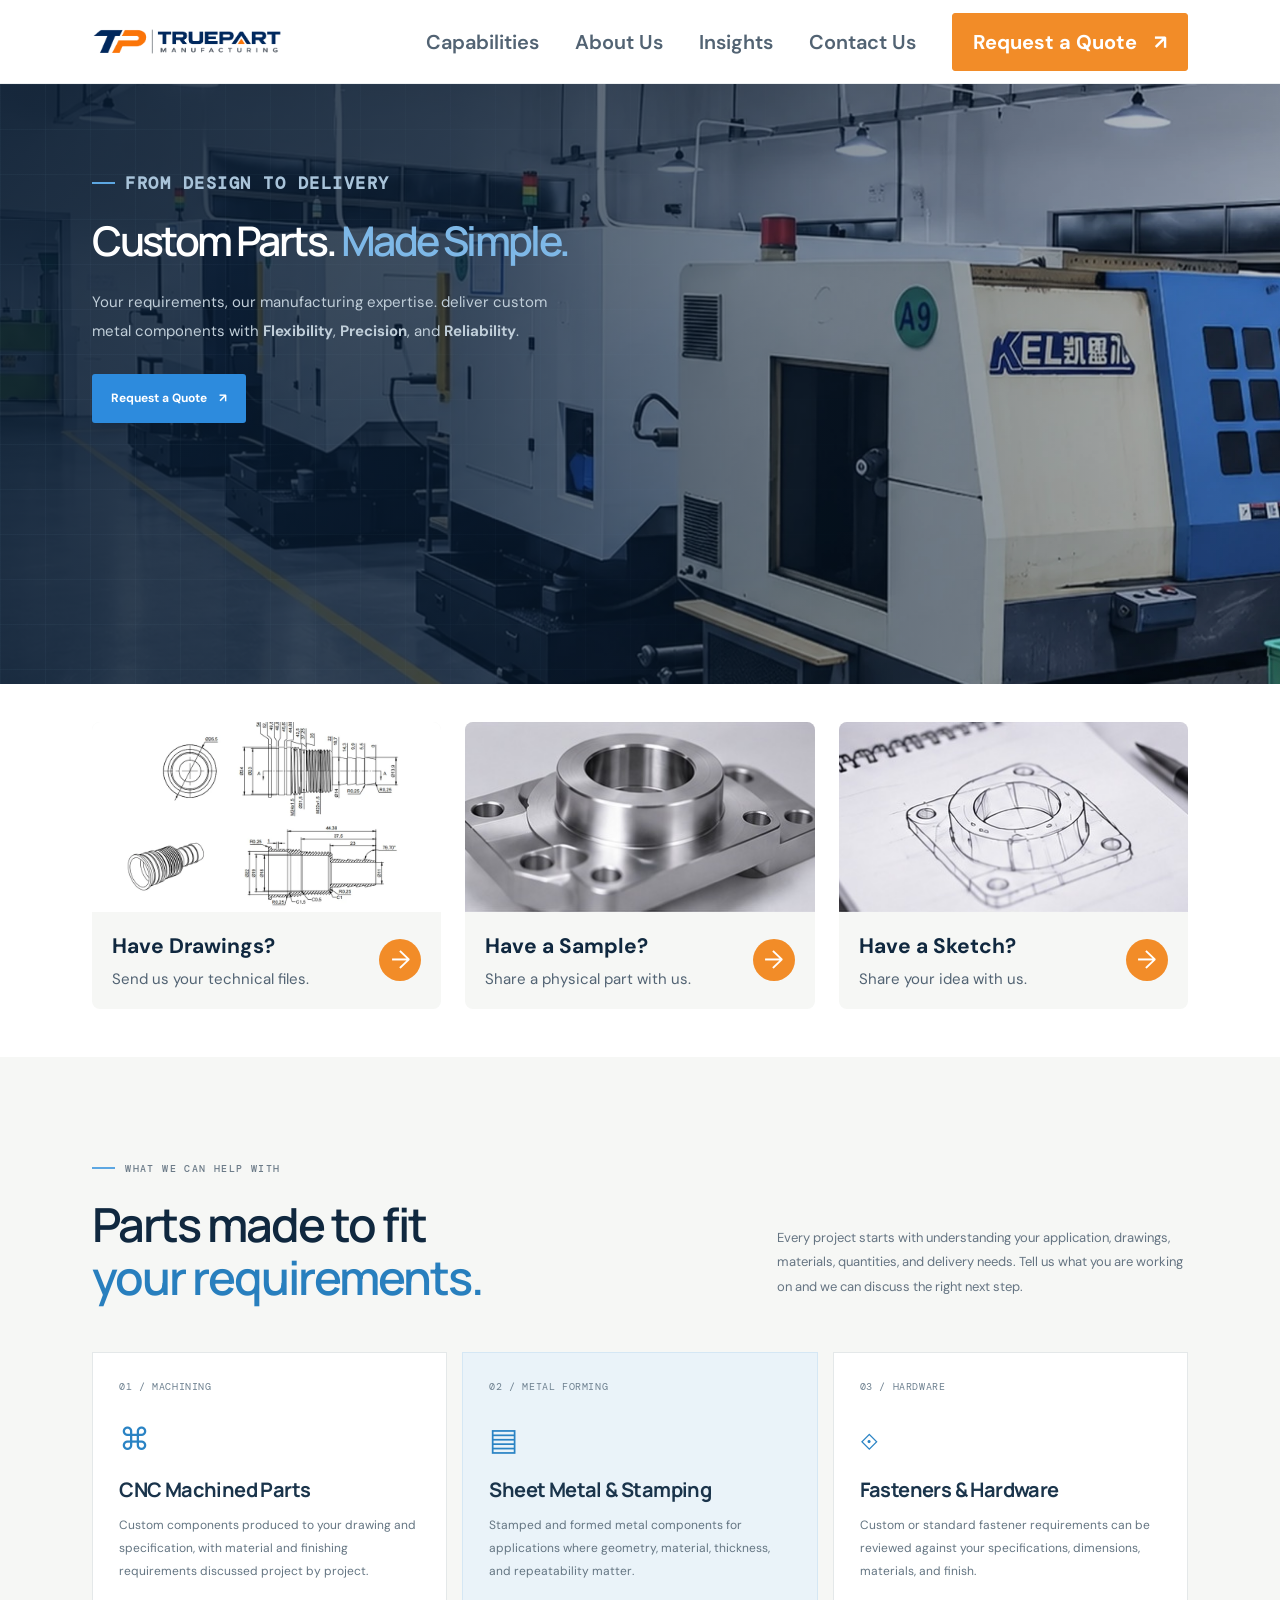
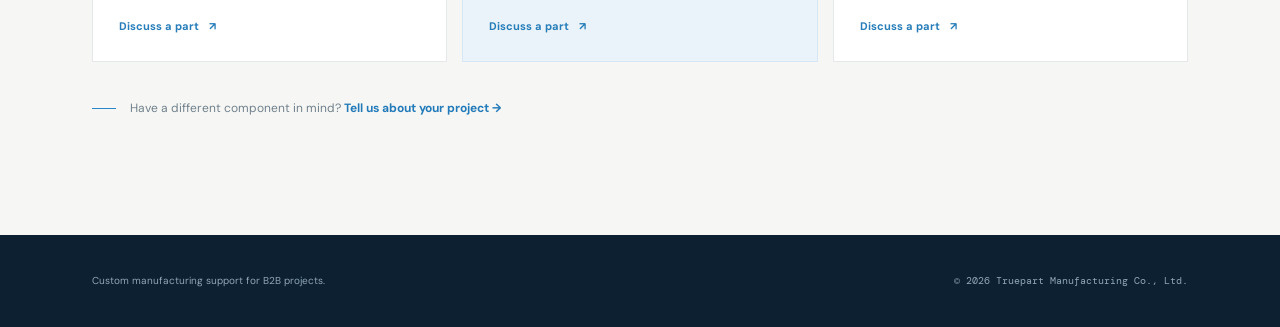
==== commit 0e1dfb45: "Update index.html" ====
--- a/index.html
+++ b/index.html
@@ -60,7 +60,7 @@
 
     <section class="quote-entry-section">
   <a href="/contact" class="quote-entry-card">
-    <img src="assets/drawings.jpg" alt="Technical engineering drawings">
+    <img src="assets/drawings.webp" alt="Technical engineering drawings">
     <div class="quote-entry-content">
       <div>
         <h3>Have Drawings?</h3>
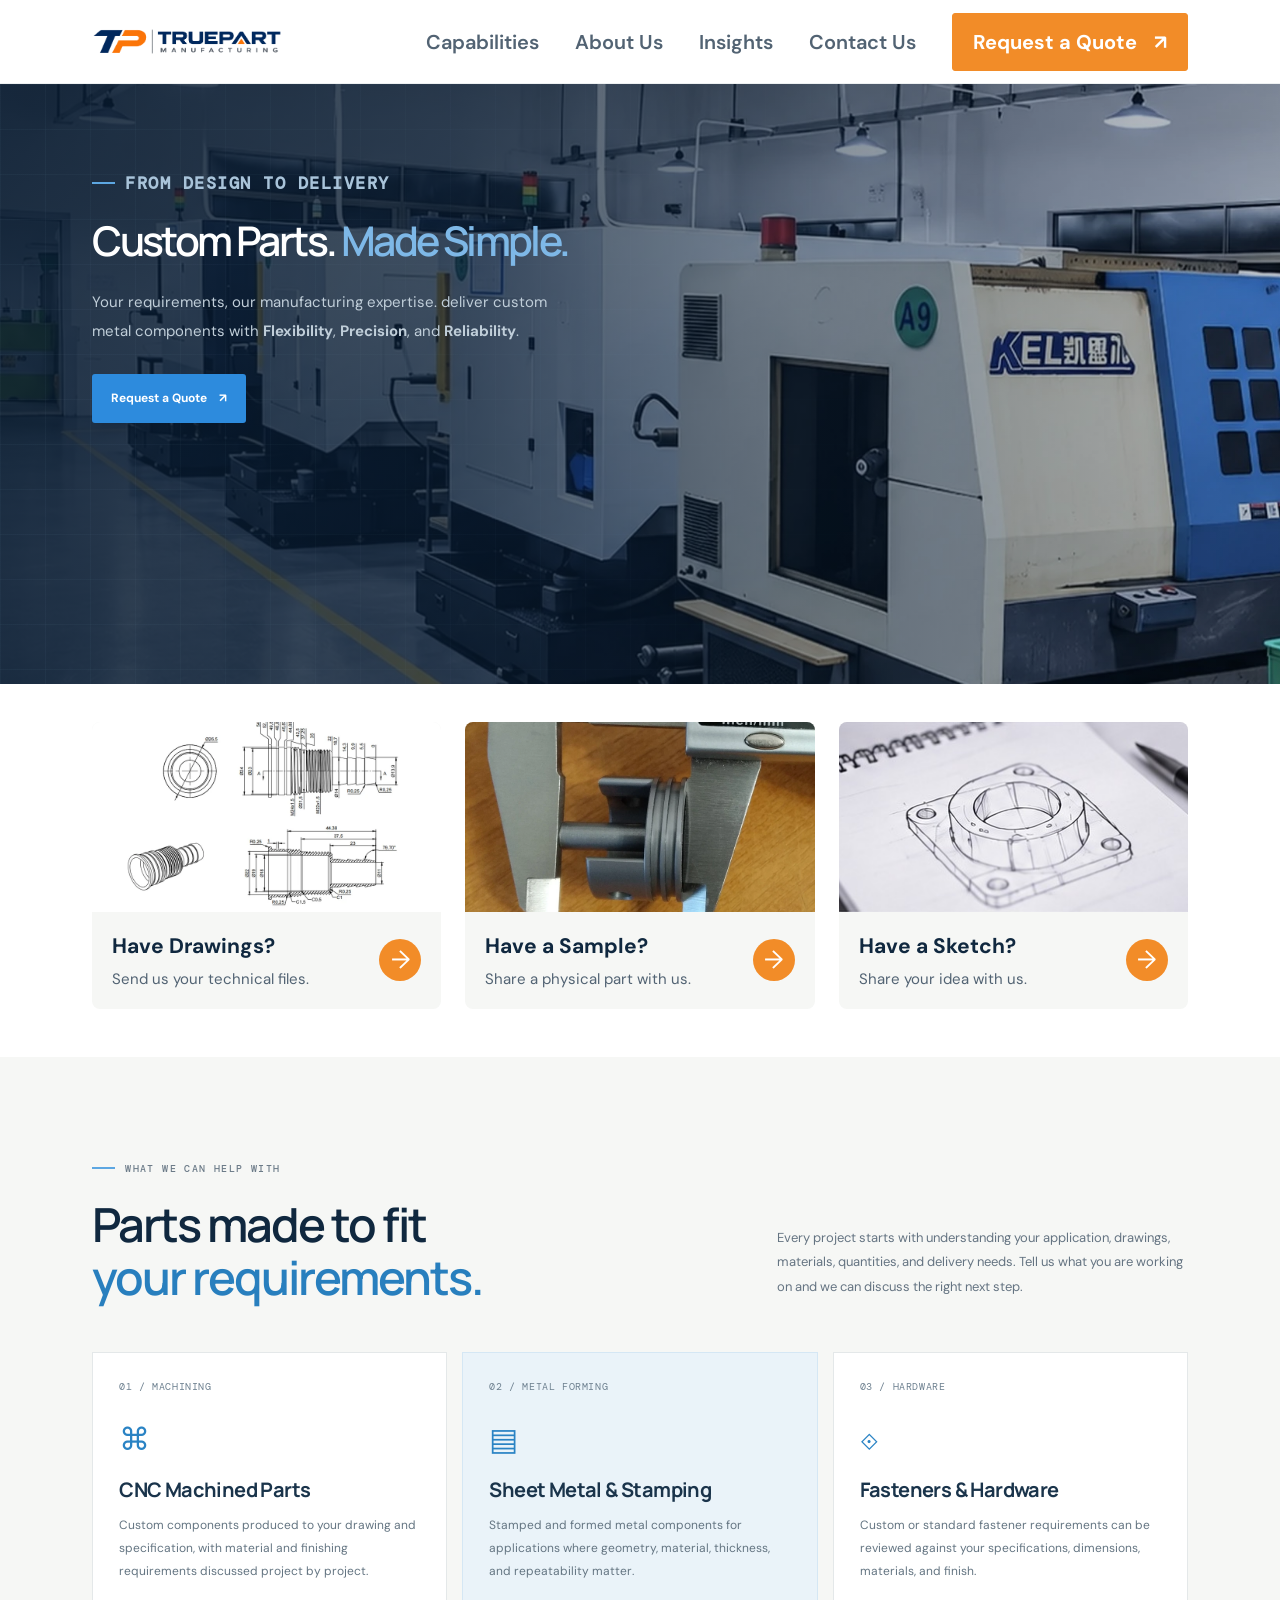
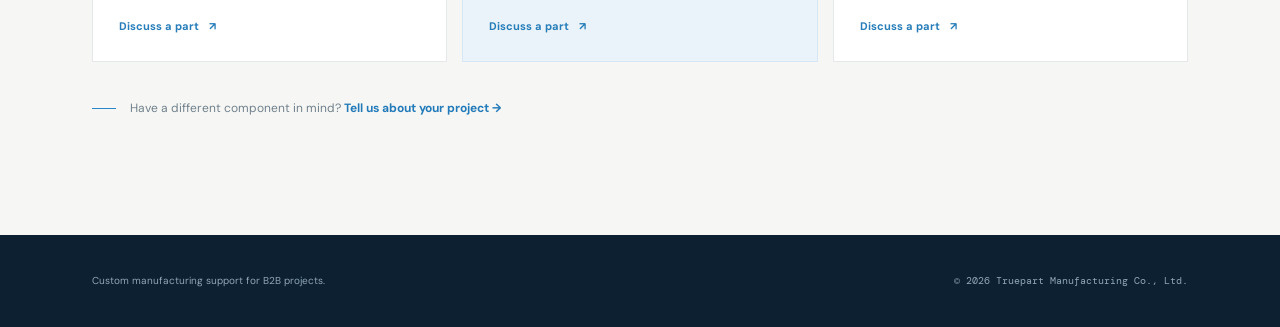
==== commit 30688b07: "Update index.html" ====
--- a/index.html
+++ b/index.html
@@ -71,7 +71,7 @@
   </a>
 
   <a href="/contact" class="quote-entry-card">
-    <img src="assets/sample.jpg" alt="Precision machined metal sample">
+    <img src="assets/sample-part.webp" alt="Custom machined metal component">
     <div class="quote-entry-content">
       <div>
         <h3>Have a Sample?</h3>
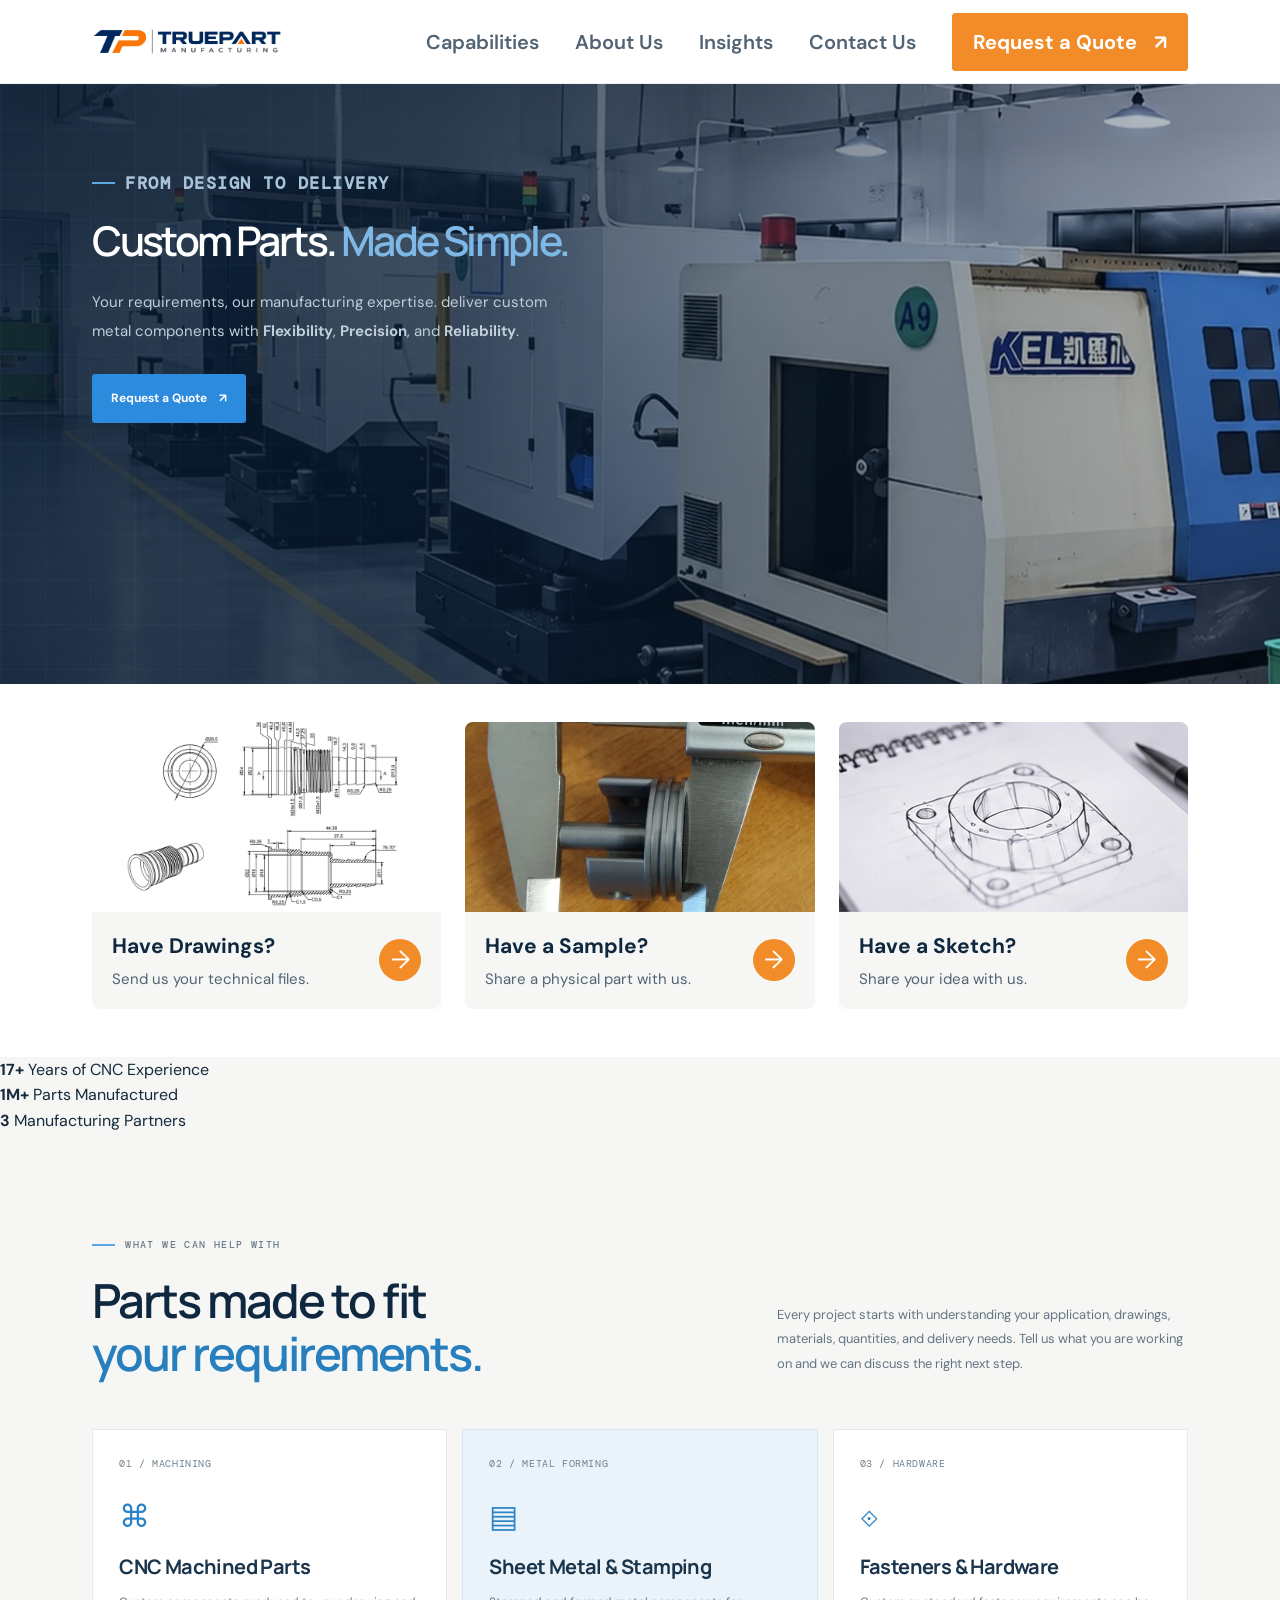
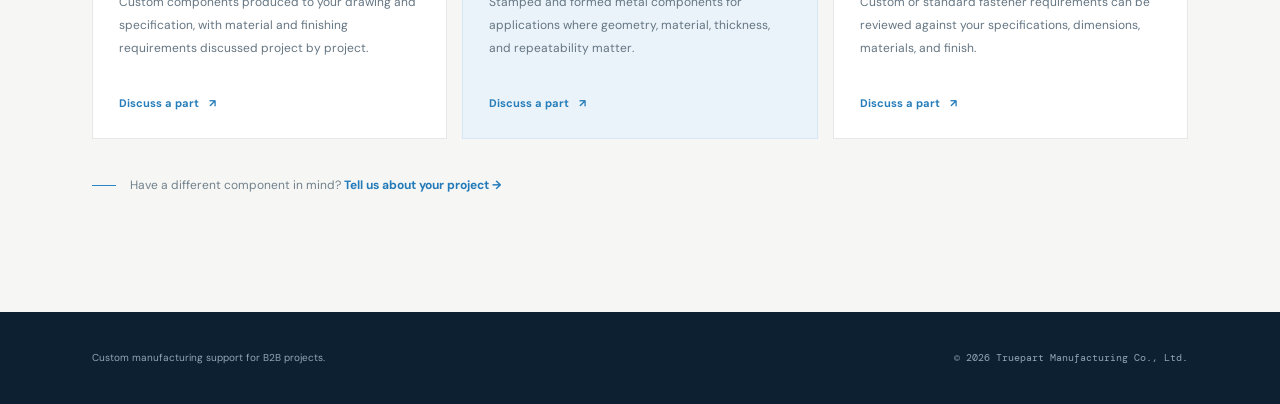
==== commit 09968e02: "Update index.html" ====
--- a/index.html
+++ b/index.html
@@ -92,6 +92,24 @@
     </div>
   </a>
 </section>
+    
+<section class="proof-stats">
+  <div class="proof-stat">
+    <strong>17+</strong>
+    <span>Years of CNC Experience</span>
+  </div>
+
+  <div class="proof-stat proof-stat-featured">
+    <strong>1M+</strong>
+    <span>Parts Manufactured</span>
+  </div>
+
+  <div class="proof-stat">
+    <strong>3</strong>
+    <span>Manufacturing Partners</span>
+  </div>
+</section>
+
 
     <section class="section capabilities" id="capabilities">
       <div class="section-heading">
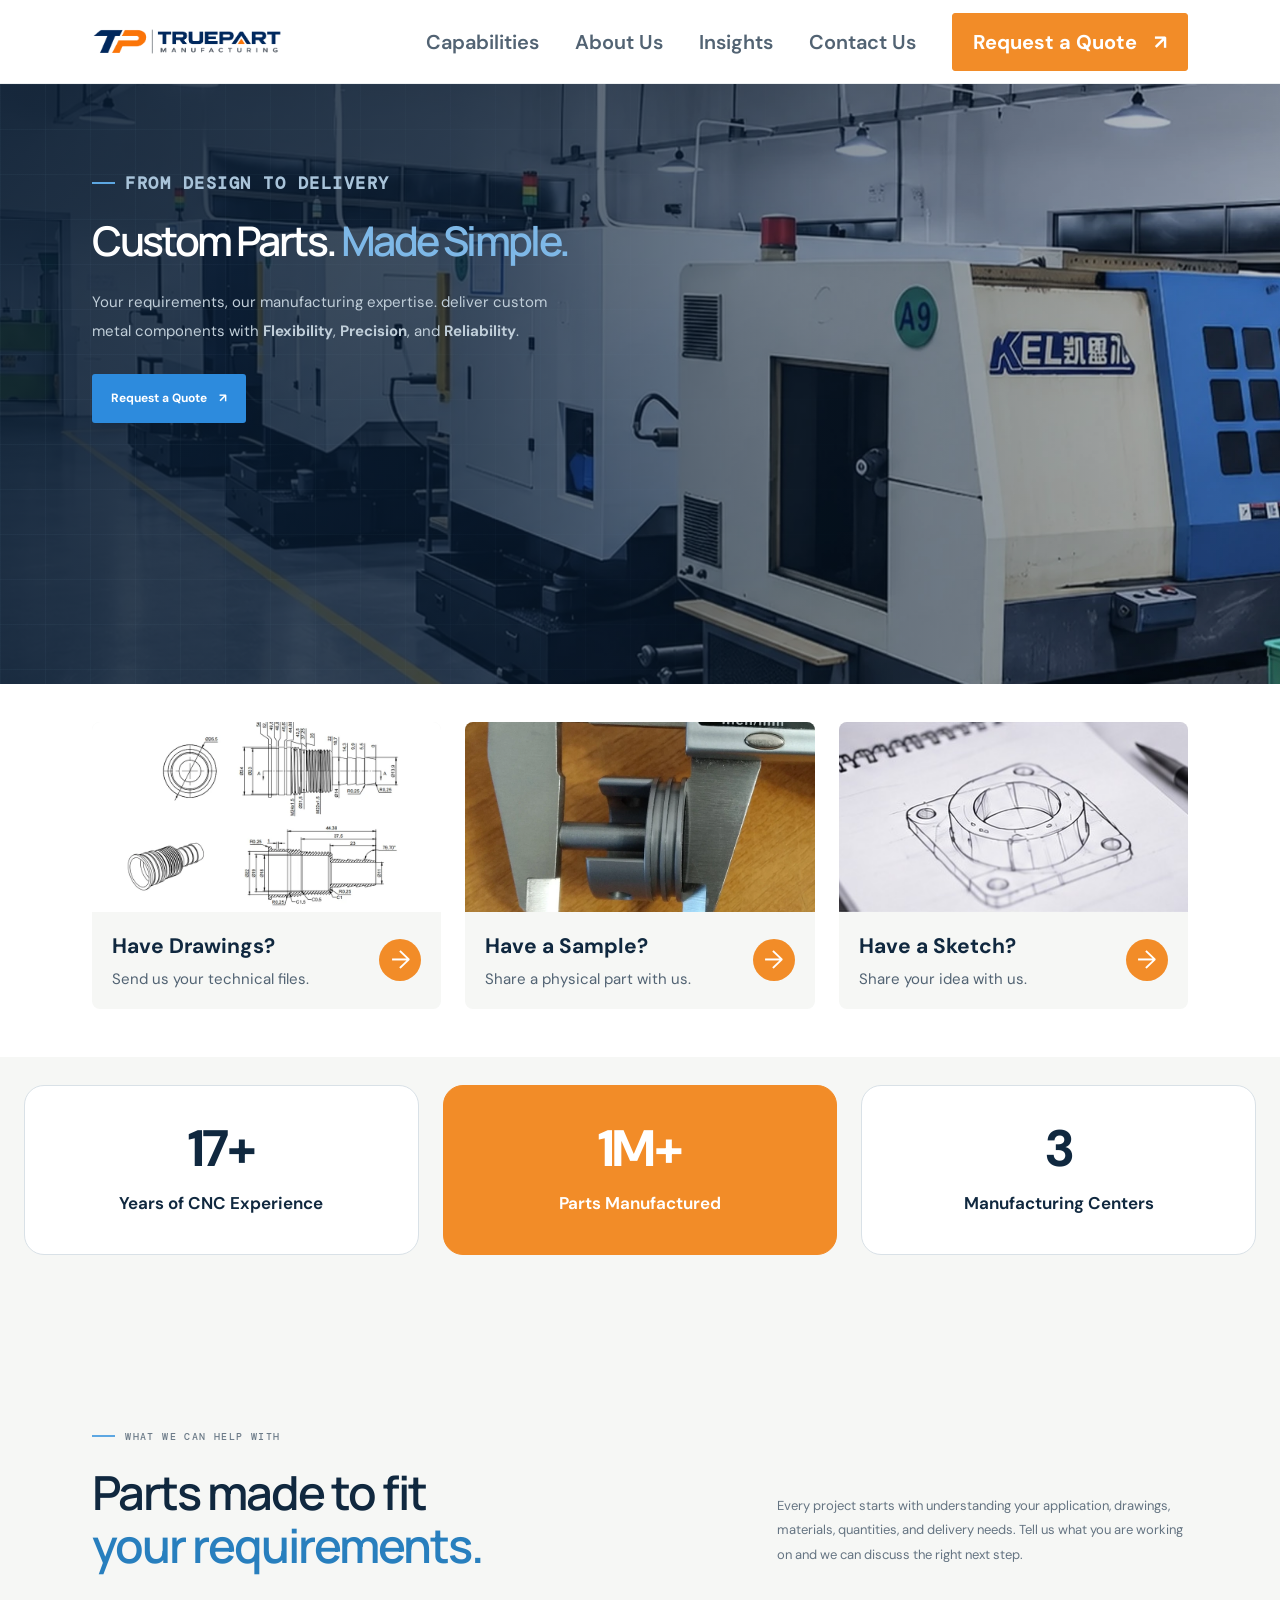
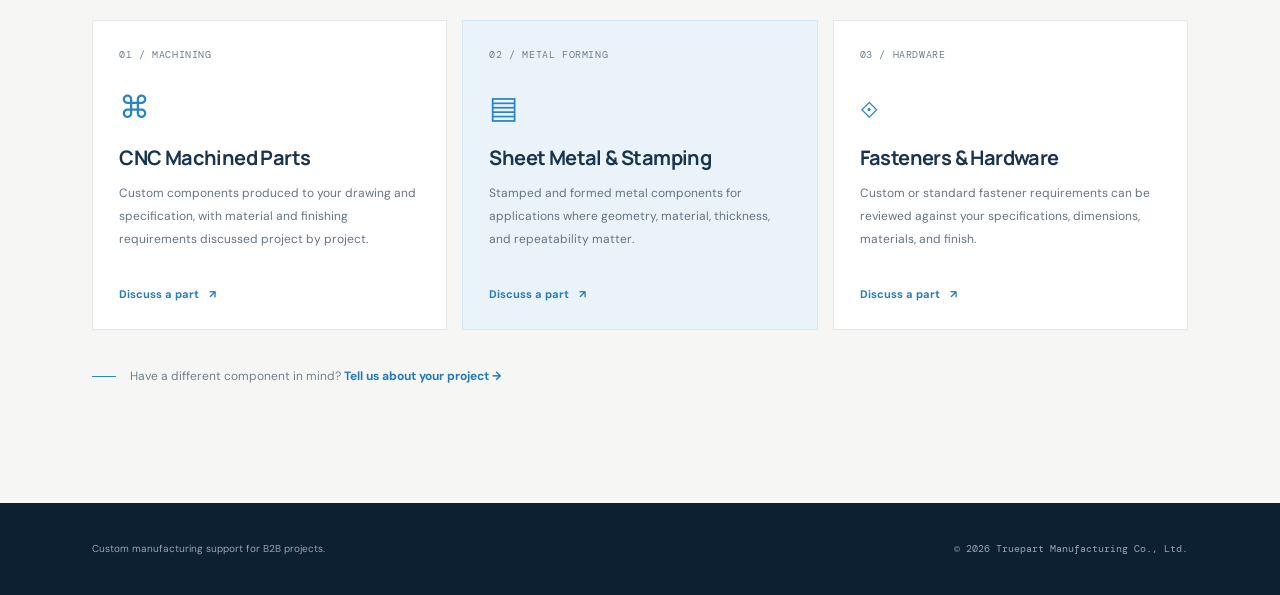
==== commit e0de4724: "Update index.html" ====
--- a/index.html
+++ b/index.html
@@ -106,7 +106,7 @@
 
   <div class="proof-stat">
     <strong>3</strong>
-    <span>Manufacturing Partners</span>
+    <span>Manufacturing Centers</span>
   </div>
 </section>
 
--- a/styles.css
+++ b/styles.css
@@ -384,3 +384,82 @@
     height: 200px;
   }
 }
+
+/* Homepage credibility statistics */
+.proof-stats {
+  width: min(100% - 48px, 1240px);
+  margin: 28px auto 70px;
+  display: grid;
+  grid-template-columns: repeat(3, 1fr);
+  gap: 24px;
+}
+
+.proof-stat {
+  min-height: 170px;
+  padding: 28px 20px;
+  border: 1px solid #d9e1e7;
+  border-radius: 20px;
+  background: #ffffff;
+  display: flex;
+  flex-direction: column;
+  align-items: center;
+  justify-content: center;
+  text-align: center;
+  transition: transform .25s ease, box-shadow .25s ease;
+}
+
+.proof-stat:hover {
+  transform: translateY(-4px);
+  box-shadow: 0 10px 25px rgba(16, 40, 63, .08);
+}
+
+.proof-stat strong {
+  display: block;
+  margin-bottom: 18px;
+  color: #10283f;
+  font-size: clamp(36px, 4vw, 52px);
+  line-height: 1;
+  font-weight: 750;
+  letter-spacing: -1.5px;
+}
+
+.proof-stat span {
+  color: #10283f;
+  font-size: 17px;
+  line-height: 1.4;
+  font-weight: 650;
+}
+
+.proof-stat-featured {
+  background: #F28C28;
+  border-color: #F28C28;
+}
+
+.proof-stat-featured strong,
+.proof-stat-featured span {
+  color: #ffffff;
+}
+
+/* Mobile layout */
+@media (max-width: 700px) {
+  .proof-stats {
+    width: calc(100% - 36px);
+    grid-template-columns: 1fr;
+    gap: 14px;
+    margin-top: 22px;
+    margin-bottom: 45px;
+  }
+
+  .proof-stat {
+    min-height: 125px;
+  }
+
+  .proof-stat strong {
+    font-size: 40px;
+    margin-bottom: 12px;
+  }
+
+  .proof-stat span {
+    font-size: 16px;
+  }
+}
